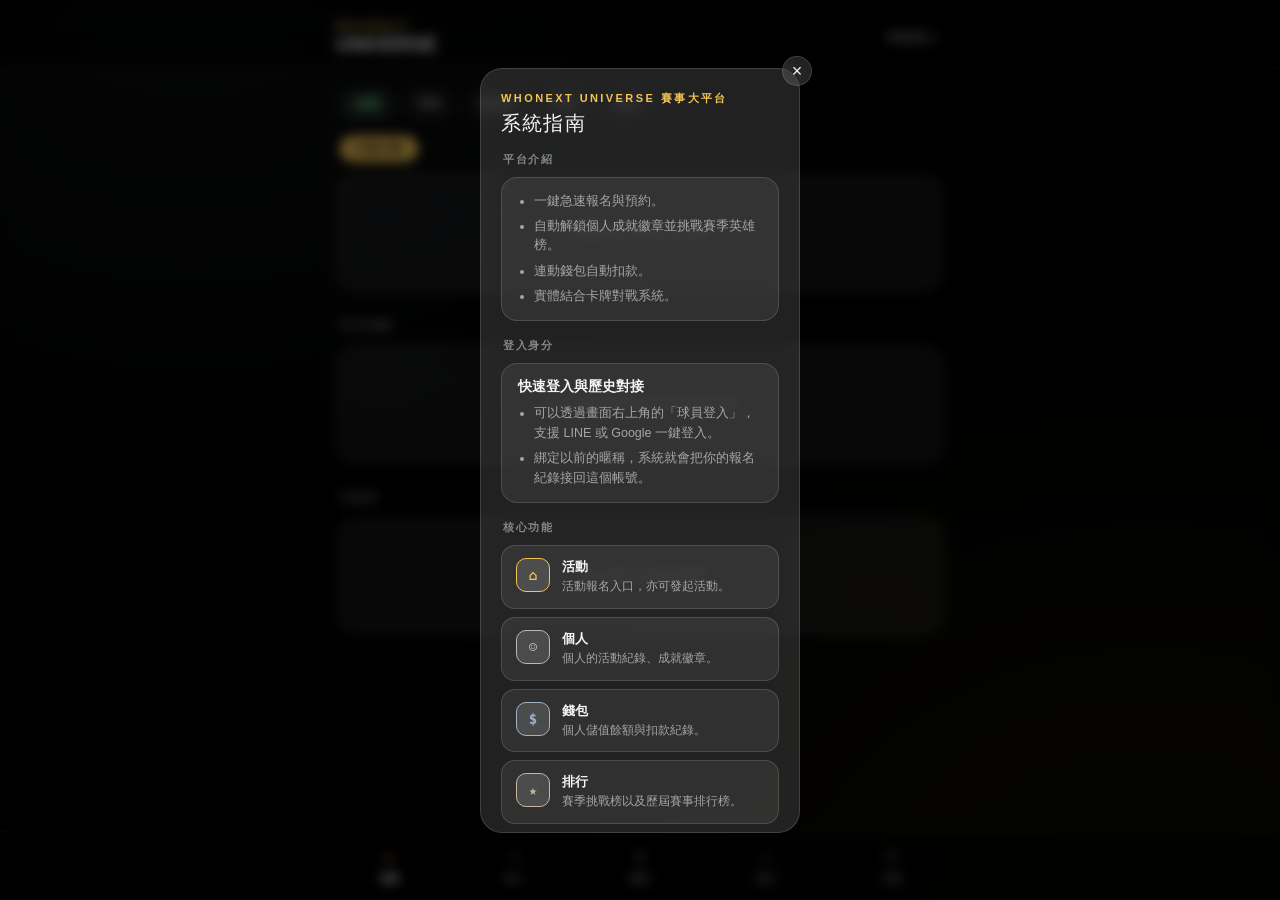
==== index.html @ 96b929e8 "Share roster dedupe/sort across attend-list, event-card and admin views Extract dedupeRosterByName a" ====
<!DOCTYPE html>
<html lang="zh-Hant">
<head>
<meta charset="UTF-8">
<meta name="viewport" content="width=device-width, initial-scale=1.0, viewport-fit=cover">
<title>WHONEXT UNIVERSE — 首頁</title>
<link rel="manifest" href="manifest.json">
<link rel="icon" href="favicon-32.png" sizes="32x32">
<link rel="apple-touch-icon" href="apple-touch-icon.png">
<meta name="theme-color" content="#000000">
<meta name="mobile-web-app-capable" content="yes">
<meta name="apple-mobile-web-app-capable" content="yes">
<meta name="apple-mobile-web-app-status-bar-style" content="black-translucent">
<meta name="apple-mobile-web-app-title" content="WHONEXT">
<link rel="preconnect" href="https://fonts.googleapis.com">
<link href="https://fonts.googleapis.com/css2?family=Archivo+Black&display=swap" rel="stylesheet">
<link rel="stylesheet" href="theme.css">
<link rel="stylesheet" href="auth.css">
<link rel="stylesheet" href="top-nav.css">
<link rel="stylesheet" href="bottom-nav.css">
<link rel="stylesheet" href="common.css">
<link rel="stylesheet" href="intro-modal.css">
<style>
  :root{
    --bg-glow-1: rgba(159,179,200,0.09);
    --bg-glow-2: rgba(228,201,122,0.06);
    --toast-bottom: max(24px, env(safe-area-inset-bottom));
  }
  html,body{ height:100%; }
  body{ min-height:100dvh; }

  /* ---------- BRAND MASK ---------- */
  .brand-mask{
    position:fixed; inset:0; z-index:200;
    display:flex; flex-direction:column; align-items:center; justify-content:center;
    background:
      radial-gradient(ellipse at 15% -10%, rgba(159,179,200,0.09), transparent 45%),
      radial-gradient(ellipse at 90% 105%, rgba(228,201,122,0.06), transparent 50%),
      var(--bg);
    transition: opacity .4s ease;
  }
  .brand-mask.hide{ opacity:0; pointer-events:none; }
  .brand-mask-eyebrow{
    font-size:11px; font-weight:700; letter-spacing:.22em; color:var(--gold);
    text-transform:uppercase; margin-bottom:10px;
  }
  .brand-mask-title{
    font-family:'Archivo Black', var(--sf); font-weight:400; letter-spacing:.1em;
    font-size: clamp(30px,8vw,40px);
  }

  /* ---------- EVENTS ---------- */
  /* 本週活動是唯一「這週該去哪打」的入口，标题用金底黑字的小膠囊把它從
     本月活動／已結束那種純文字 label 裡跳出來，跟下面卡片的金色微光呼應。
     只挑這一個 section-label 特化，本月活動／已結束／其他頁的
     section-label 維持原樣。已結束是獨立的第三個區塊（不是切換按鈕），
     跟本週／本月一樣直接堆疊顯示，見 renderEvents。 */
  .section-label-week{
    display:inline-block; padding:5px 13px; border-radius:999px;
    background: var(--gold); color: var(--bg);
    box-shadow: 0 2px 12px -4px rgba(242,196,85,0.55);
  }
  .event-add-btn{
    font-size:11px; font-weight:700; padding:5px 11px; border-radius:999px;
    border:1px solid var(--line); color: var(--secondary); background: rgba(255,255,255,0.03);
  }

  /* 運動分類標籤：固定在本週活動上方，橫向可滑動，同時篩選本週／本月活動。 */
  .sport-tab-row{
    display:flex; gap:8px; overflow-x:auto; -webkit-overflow-scrolling:touch;
    margin: 0 4px 14px; padding-bottom:2px; scrollbar-width:none;
  }
  .sport-tab-row::-webkit-scrollbar{ display:none; }
  .sport-tab-btn{
    flex-shrink:0; font-size:12px; font-weight:700; padding:6px 14px; border-radius:999px;
    border:1px solid var(--line); color: var(--secondary); background: rgba(255,255,255,0.03);
    white-space:nowrap;
  }
  .sport-tab-btn.active{ background: var(--good-bg); color: var(--good); border-color: transparent; }

  .event-list{ display:flex; flex-direction:column; gap:12px; margin-bottom:26px; }
  .event-card{
    display:flex; gap:14px; padding:16px;
  }
  /* 賽事／企劃／練習用很淡的底色漸層做低調區分，不搶走狀態標籤的視覺重點。 */
  .event-card.et-practice{ background: linear-gradient(180deg, rgba(159,179,200,0.10), var(--card)); }
  .event-card.et-project{ background: linear-gradient(180deg, rgba(201,183,155,0.10), var(--card)); }
  .event-card.et-match{ background: linear-gradient(180deg, rgba(242,196,85,0.12), var(--card)); }
  /* 主辦方外框色：WHONEXT／友團各用系列色的一支，跟賽事類型底色（上面
     et-practice/et-project/et-match）是兩個獨立軸，一眼分得出「誰辦的」
     跟「什麼性質」。 */
  .event-card.club-whonext{ border-color: rgba(159,179,200,0.45); }
  .event-card.club-friend{ border-color: rgba(201,183,155,0.45); }
  /* 本週活動用金色微邊框＋淡光暈把視覺焦點自然拉到卡片上，本月活動／
     已結束維持原本的暗色／主辦方外框不變。已結束的賽事已經被分流到
     #eventListEnded，本週列表本來就不會出現，不用再額外排除。 */
  #eventListWeek .event-card{
    border-color: rgba(242,196,85,0.4);
    box-shadow: 0 0 0 1px rgba(242,196,85,0.1), 0 0 22px -6px rgba(242,196,85,0.35);
  }
  /* 已結束分頁的卡片統一降不透明度＋去彩度，跟其他分頁的正常卡片做出
     區隔，即使已結束卡片獨立成頁，視覺上還是該一眼認出「這頁都是過去
     的賽事」。 */
  .event-card.is-ended{
    opacity:.7; filter: grayscale(1) brightness(.82);
  }
  .event-date{
    width:52px; flex-shrink:0; text-align:center;
    padding: 8px 0; border-radius:14px;
    background: rgba(255,255,255,0.05); border:1px solid var(--line);
    font-family: var(--sf-mono);
  }
  .event-date .ed-month{ font-size:10px; font-weight:700; color:var(--tertiary); letter-spacing:.05em; }
  .event-date .ed-day{ font-size:22px; font-weight:800; line-height:1.2; }
  .event-date .ed-weekday{ font-size:10px; color:var(--secondary); }

  .event-body{ flex:1; min-width:0; }
  .event-title-row{ display:flex; align-items:center; justify-content:space-between; gap:8px; margin-bottom:6px; }
  .event-title{ font-size:15px; font-weight:800; letter-spacing:-.005em; }
  .event-title-actions{ display:flex; align-items:center; gap:6px; flex-shrink:0; }
  /* ---------- 標籤系統整體規劃 ----------
     兩層：
     1) 賽事狀態（event-status）＝這場賽事本身的狀態，語氣中性、純色底、
        沒有邊框，顏色只當「資訊分類」用（灰＝尚未/已結束、綠＝可報名、
        金＝候補機會、橘＝額滿）。
     2) 行動標籤（cta / confirmed）＝「我」跟這場賽事的關係，比狀態更
        重要，一律加邊框或圖示做區隔；「我要報名」再加微光搶最大焦點，
        「已報名」用勾選符號一眼確認、不用搶眼。
     兩層顏色語意保持一致（綠＝好事、金＝機會/行動、橘＝受限、灰＝中性），
     只靠有沒有邊框/圖示/微光分「賽事資訊」跟「我的狀態」誰該搶焦點。
  ------------------------------------------ */
  .event-status{
    font-size:10px; font-weight:700; padding:3px 9px; border-radius:999px; flex-shrink:0; white-space:nowrap;
    cursor:default; display:inline-flex; align-items:center; gap:5px;
  }
  .event-status.upcoming{ background: rgba(255,255,255,0.08); color: var(--secondary); }
  .event-status.open{ background: var(--good-bg); color: var(--good); }
  .event-status.waitlist{ background: var(--gold-bg); color: var(--gold); }
  .event-status.full{ background: var(--warn-bg); color: var(--warn); }
  .event-status.closed{ background: rgba(255,255,255,0.05); color: var(--tertiary); }
  .event-status.ongoing{ background: rgba(159,179,200,0.16); color: var(--n-accent); }
  .event-status.ended{ background: rgba(255,255,255,0.05); color: var(--tertiary); }
  /* 「進行中」加一顆呼吸燈，跟其他純資訊性狀態區隔，強調現在正在發生。 */
  .event-status.ongoing::before{
    content:''; width:5px; height:5px; border-radius:50%; background: var(--n-accent);
    box-shadow: 0 0 4px var(--n-accent); animation: eventStatusPulse 1.6s ease-in-out infinite;
  }
  @keyframes eventStatusPulse{ 0%,100%{ opacity:1; } 50%{ opacity:.3; } }
  body.is-admin .event-status{ cursor:pointer; box-shadow: inset 0 0 0 1px currentColor; }
  body.is-admin .event-status:active{ opacity:.7; }

  /* 「我要報名」是主要 CTA，要搶視覺焦點，但不用高對比實色底那麼刺眼：
     半透明金底 + 金字 + 細邊框，仍比「已報名」顯眼一點點就好。 */
  .event-cta-tag{
    font-size:10px; font-weight:800; padding:4px 10px; border-radius:999px; flex-shrink:0; white-space:nowrap;
    color: var(--gold); background: var(--gold-bg); border:1px solid rgba(242,196,85,0.4);
  }
  /* 「已報名」是狀態告知，不用搶眼：半透明綠底 + 細邊框 + 勾選符號。 */
  .event-confirmed-tag{
    font-size:10px; font-weight:700; padding:3px 9px; border-radius:999px; flex-shrink:0; white-space:nowrap;
    display:inline-flex; align-items:center; gap:3px;
    color: var(--good); background: var(--good-bg); border:1px solid rgba(127,215,154,0.35);
  }
  .event-confirmed-tag::before{ content:'✓'; font-size:9px; font-weight:800; }
  .event-meta{ font-size:12.5px; color:var(--secondary); line-height:1.5; font-family: var(--sf-mono); }
  .event-meta .sep{ color:var(--tertiary); margin:0 6px; }

  .event-edit-btn{
    font-size:10px; font-weight:700; padding:3px 9px; border-radius:999px; white-space:nowrap;
    border:1px solid var(--line); color: var(--secondary); background: rgba(255,255,255,0.03);
  }

  .event-card{ cursor:pointer; }

  .event-progress{ margin-top:10px; }
  .event-progress-track{
    height:5px; border-radius:999px; background: rgba(255,255,255,0.08); overflow:hidden;
  }
  .event-progress-fill{
    height:100%; border-radius:999px; background: var(--gold); transition: width .2s ease;
  }
  .event-progress-fill.full{ background: var(--warn); }
  .event-progress-label{
    margin-top:5px; font-size:11px; color:var(--tertiary); font-family: var(--sf-mono);
  }

  .event-empty{
    display:flex; align-items:center; justify-content:center;
    /* 跟有資料的 .event-card 同高（單行標題卡片實測 ~118.75px），避免本週
       沒活動時佔位框看起來比下方本月卡片矮一截。 */
    min-height:118.75px; padding:16px 18px; text-align:center; font-size:13px; color:var(--tertiary);
  }

  .event-attendees{ display:flex; align-items:center; gap:8px; margin-top:10px; min-height:26px; }
  .avatar-host{
    width:26px; height:26px; border-radius:50%; flex-shrink:0;
    display:flex; align-items:center; justify-content:center;
    font-size:10.5px; font-weight:800; color:#000;
    background: var(--gold); border:2px solid #0a0a0a;
    cursor:pointer; object-fit:cover;
  }
  .event-host-sep{ width:1px; height:14px; background:var(--line); flex-shrink:0; }
  .avatar-stack{ display:flex; margin-right:6px; }
  .avatar{
    width:26px; height:26px; border-radius:50%; flex-shrink:0;
    display:flex; align-items:center; justify-content:center;
    font-size:10.5px; font-weight:800; color:#000;
    border:2px solid #0a0a0a; margin-left:-8px;
    cursor:pointer;
  }
  .avatar:first-child{ margin-left:0; }
  .avatar.n{ background: var(--n-accent); }
  .avatar.e{ background: var(--e-accent); }
  .avatar.x{ background: var(--x-accent); }
  .avatar.t{ background: var(--t-accent); }
  .avatar-more{
    width:26px; height:26px; border-radius:50%; flex-shrink:0; margin-left:-8px;
    display:flex; align-items:center; justify-content:center;
    font-size:10px; font-weight:700; color:var(--secondary);
    background: rgba(255,255,255,0.08); border:2px solid #0a0a0a;
  }
  .event-attendees-label{ font-size:11.5px; color:var(--tertiary); font-family: var(--sf-mono); }

  /* ---------- EDIT SHEET ---------- */
  .edit-input.invalid{ border-color:#ff453a; }
  .time-range-row{ display:flex; align-items:center; gap:8px; margin-bottom:14px; }
  .time-range-row .edit-input{ flex:1; min-width:0; margin-bottom:0; }
  .time-range-sep{ color:var(--tertiary); flex-shrink:0; }
  .edit-delete-btn{
    width:100%; font-size:13px; font-weight:700; padding:11px 0; border-radius:12px; margin-bottom:8px;
    color: var(--warn); border:1px solid rgba(231,161,90,0.4); background: rgba(231,161,90,0.1);
  }
  .edit-delete-btn:disabled{ opacity:.5; }

  /* ---------- EVENT DETAIL / SIGNUP ---------- */
  /* 固定高度先把文字跟報名欄位的空間留好，展開表單時內容不會整個跳動，
     「我要報名」按鈕（跟展開後表單裡的送出按鈕）都貼齊底部。 */
  .detail-box{
    max-width:420px; max-height:85vh; min-height:420px;
    overflow-y:auto; display:flex; flex-direction:column; justify-content:space-between;
  }
  /* 報名彈窗特別長（名單很多人）時，只讓上半部資訊區自己滾動，
     報名按鈕固定在底部，避免外層彈窗＋內層名單雙重滾動條在手機上誤觸。 */
  #eventDetailOverlay .detail-box{ overflow-y:hidden; }
  .detail-scroll{ flex:1; min-height:0; overflow-y:auto; margin-bottom:16px; }
  .detail-meta{ font-size:12.5px; color:var(--secondary); line-height:1.6; font-family: var(--sf-mono); margin-bottom:14px; }
  #eventSignupSection{ display:flex; flex-direction:column; }

  #detailAttendees{ margin-top:20px; }
  .detail-attendees-empty{ font-size:12px; color:var(--tertiary); }
  /* 球員自己看的「已報名名單」是唯讀版，跟管理員可編輯的頭像格共用
     avatar-pick-grid／avatarPickItemHTML，只是不掛點擊事件，這裡把
     游標跟按下去的縮放回饋關掉，避免看起來像能點但點了沒反應。 */
  .avatar-pick-grid.readonly .avatar-pick-item{ cursor:default; }
  .avatar-pick-grid.readonly .avatar-pick-item:active .avatar-pick-avatar{ transform:none; }

  .self-signed-note{
    font-size:12.5px; font-weight:700; color:var(--gold); text-align:center; margin-bottom:10px;
  }
  .signup-cancel-btn{
    width:100%; font-size:13px; font-weight:700; padding:11px 0; border-radius:12px;
    color: var(--warn); border:1px solid rgba(231,161,90,0.4); background: rgba(231,161,90,0.1);
  }

  .signup-self-note{ font-size:13px; color:var(--secondary); padding: 4px 2px; margin-bottom:2px; }
  .signup-self-note b{ color:var(--label); font-weight:800; }
  .signup-cancel-btn:disabled{ opacity:.5; }

  .help-guest-section{ margin-top:16px; padding-top:16px; border-top:1px solid var(--line); }
  .help-guest-section .signup-submit{ margin-top:10px; }
  .guest-queue-row{
    display:flex; align-items:center; justify-content:space-between; gap:8px;
    padding:9px 12px; border-radius:12px; background: rgba(255,255,255,0.04); border:1px solid var(--line);
  }
  .guest-queue-remove{
    font-size:11px; font-weight:700; color:var(--tertiary); padding:3px 9px; border-radius:999px;
    flex-shrink:0; background:transparent; border:1px solid var(--line);
  }
  .guest-queue-remove:active{ background: rgba(255,255,255,0.06); }
  .guest-queue-remove:disabled{ opacity:.5; }
  .help-guest-referred{ margin-top:16px; padding-top:16px; border-top:1px solid var(--line); }

  .guest-cancel-link{
    width:100%; font-size:12px; font-weight:700; color:var(--tertiary); text-decoration:underline;
    text-align:center; padding:8px 0 0; background:transparent; border:none;
  }
  .guest-cancel-link:disabled{ opacity:.5; text-decoration:none; }

  .signup-submit{
    width:100%; font-size:13px; font-weight:700; padding:11px 0; border-radius:12px;
    background: var(--label); color:#000; margin-top:auto;
  }
  .signup-submit:disabled{ opacity:.5; }
  .signup-submit.verified{ background: var(--gold); }

  .signup-entry-row{ display:flex; gap:8px; }
  .signup-entry-btn{
    flex:1; font-size:13px; font-weight:700; padding:11px 0; border-radius:12px;
    background: var(--label); color:#000;
  }
  .signup-entry-btn:disabled{ opacity:.5; }

  .signup-mode-toggle{
    display:flex; background: rgba(255,255,255,0.05); border:1px solid var(--line);
    border-radius:999px; padding:2px; margin-bottom:14px;
  }
  .signup-mode-toggle button{
    flex:1; font-size:12px; font-weight:700; padding:8px 0; border-radius:999px; color:var(--tertiary);
  }
  .signup-mode-toggle button.active{ background: var(--card-strong); color: var(--label); }
  /* 這裡上面已經有「球員報名／訪客報名」分頁標題，登入元件自己的
     whoami-title 會重複寫一次「球員登入」，在這個彈窗裡隱藏掉就好，
     不動 identity-picker.js 本身（profile.html/finance.html 還是要顯示）。 */
  #signupWhoami .whoami-title{ display:none; }

  .signup-list{ display:flex; flex-direction:column; gap:6px; }
  .signup-empty{ font-size:12.5px; color:var(--tertiary); padding: 4px 2px; }

  .guest-add-row{ display:flex; gap:8px; margin-bottom:10px; }
  .guest-add-row .edit-input{ flex:1; min-width:0; margin-bottom:0; }
  .guest-add-btn{
    flex-shrink:0; font-size:13px; font-weight:700; padding:0 16px; border-radius:12px;
    background: rgba(255,255,255,0.05); border:1px solid var(--line); color: var(--label);
  }
  .guest-add-btn:active{ background: rgba(255,255,255,0.09); }

  /* 管理員點頭像改成一律先暫存，異動要等按「確認更新」才真的打 API，
     這條 bar 平常收起來，一有暫存的異動才浮出來提醒還沒送出。 */
  .admin-confirm-bar{
    display:flex; align-items:center; justify-content:space-between; gap:10px;
    margin-top:10px; padding:9px 12px; border-radius:12px;
    background: var(--gold-bg); border:1px solid rgba(242,196,85,0.35);
  }
  .admin-confirm-count{ font-size:12.5px; font-weight:700; color: var(--gold); }
  .admin-confirm-actions{ display:flex; gap:8px; flex-shrink:0; }
  .admin-confirm-actions button{
    font-size:12.5px; font-weight:700; padding:7px 14px; border-radius:10px;
  }

  .import-toggle-row{
    display:flex; align-items:center; justify-content:space-between; gap:8px;
    padding:9px 12px; border-radius:12px; background: rgba(255,255,255,0.04); border:1px solid var(--line);
    cursor:pointer;
  }
  .import-toggle-row:active{ background: rgba(255,255,255,0.07); }
  .import-toggle-status{ font-size:11px; font-weight:700; padding:3px 9px; border-radius:999px; flex-shrink:0; }

  /* 出席名單改成頭像＋名字點選（原本是文字列勾選），跟賽事詳情頁的
     頭像堆疊風格一致；建立活動的出席名單／管理員編輯已報名名單共用
     這個可捲動方格區，邏輯（avatarPickItemHTML 等）也是同一份。 */
  .avatar-pick-grid{
    display:flex; flex-wrap:wrap; gap:14px 10px; max-height:260px; overflow-y:auto; padding:4px 2px;
  }
  .avatar-pick-item{
    width:58px; display:flex; flex-direction:column; align-items:center; gap:6px;
    cursor:pointer; -webkit-tap-highlight-color:transparent;
  }
  .avatar-pick-avatar{
    position:relative; width:48px; height:48px; border-radius:50%; flex-shrink:0;
    display:flex; align-items:center; justify-content:center;
    font-size:16px; font-weight:800; color:#000;
    border:2px solid transparent; object-fit:cover;
    opacity:.4; filter:grayscale(75%);
    transition: opacity .15s ease, filter .15s ease, border-color .15s ease, transform .1s ease;
  }
  .avatar-pick-avatar img{ width:100%; height:100%; border-radius:50%; object-fit:cover; }
  .avatar-pick-avatar.n{ background: var(--n-accent); }
  .avatar-pick-avatar.e{ background: var(--e-accent); }
  .avatar-pick-avatar.x{ background: var(--x-accent); }
  .avatar-pick-avatar.t{ background: var(--t-accent); }
  .avatar-pick-item:active .avatar-pick-avatar{ transform:scale(.92); }
  .avatar-pick-item[data-present="1"] .avatar-pick-avatar{
    opacity:1; filter:none; border-color: var(--gold);
  }
  .avatar-pick-badge{
    position:absolute; right:-2px; bottom:-2px; width:18px; height:18px; border-radius:50%;
    background: var(--gold); color:#0a0a0a; font-size:11px; font-weight:900; line-height:1;
    display:flex; align-items:center; justify-content:center; border:2px solid #0a0a0a;
    opacity:0; transform:scale(.5); transition: opacity .15s ease, transform .15s ease;
  }
  .avatar-pick-item[data-present="1"] .avatar-pick-badge{ opacity:1; transform:scale(1); }
  .avatar-pick-name{
    font-size:11px; color:var(--tertiary); text-align:center; line-height:1.2; max-width:58px;
    overflow:hidden; text-overflow:ellipsis; white-space:nowrap;
  }
  .avatar-pick-item[data-present="1"] .avatar-pick-name{ color:var(--label); font-weight:700; }
  .avatar-pick-tag{ color:var(--gold); font-weight:700; }

</style>
</head>
<body>

  <div class="brand-mask" id="brandMask">
    <div class="brand-mask-eyebrow">WHONEXT</div>
    <div class="brand-mask-title">UNIVERSE</div>
  </div>
  <script>
    // 品牌遮罩是開場動畫，不論登入登出，只要是直接連進站（網址列、LIFF、
    // 重新整理、書籤）都要看一次；只有從 nav 點回首頁才跳過——bottom-nav.js
    // 點擊當下會先寫 sessionStorage 這個 flag。同步執行、緊接在 .brand-mask
    // 這段 markup 後面，趕在瀏覽器畫出這一幀之前拿掉，才不會先閃一下遮罩
    // 才消失；跟下面 hideBrandMask() 的延遲淡出是兩回事，那個是給沒有這裡
    // 直接拿掉的訪客用的。
    if(sessionStorage.getItem('whonext_nav_to_index')){
      sessionStorage.removeItem('whonext_nav_to_index');
      var __skipBrandMask = document.getElementById('brandMask');
      if(__skipBrandMask) __skipBrandMask.remove();
    }
  </script>

  <div class="wrap">

    <div class="sport-tab-row" id="sportTabRow">
      <button type="button" class="sport-tab-btn active" data-sport="">全部</button>
      <button type="button" class="sport-tab-btn" data-sport="羽球">羽球</button>
      <button type="button" class="sport-tab-btn" data-sport="匹克球">匹克球</button>
      <button type="button" class="sport-tab-btn" data-sport="排球">排球</button>
      <button type="button" class="sport-tab-btn" data-sport="跑步">跑步</button>
    </div>

    <div class="section-label-row">
      <div class="section-label section-label-week">本週活動</div>
      <button type="button" class="event-add-btn" id="eventAddBtn" style="display:none">＋ 發起活動</button>
    </div>
    <div class="event-list" id="eventListWeek"></div>

    <div class="section-label-row">
      <div class="section-label">本月活動</div>
    </div>
    <div class="event-list" id="eventListMonth"></div>

    <div class="section-label-row">
      <div class="section-label">已結束</div>
    </div>
    <div class="event-list" id="eventListEnded"></div>

  </div>

  <div class="auth-overlay" id="eventEditOverlay">
    <div class="modal-box-wrap">
      <button type="button" class="modal-close-btn" id="eventEditCloseBtn" aria-label="關閉">×</button>
      <div class="auth-box detail-box">
      <div class="edit-title" id="eventEditTitleLabel">編輯賽事</div>

      <div class="edit-field-label">標題</div>
      <input type="text" id="eventEditTitle" class="edit-input" placeholder="例如 例行練習賽">

      <div class="edit-field-label">發起人</div>
      <input type="text" id="eventEditHost" class="edit-input" placeholder="例如 儒">

      <div id="eventEditTemplateWrap">
        <div class="edit-field-label">預設賽事</div>
        <select id="eventEditTemplate" class="edit-input">
          <option value="manual">無</option>
          <option value="whonext_badminton">WHONEXT 羽球</option>
        </select>
      </div>

      <div class="edit-field-label">類型</div>
      <select id="eventEditType" class="edit-input">
        <option value="practice">練習</option>
        <option value="project">企劃</option>
        <option value="match">賽事</option>
      </select>

      <div class="edit-field-label">運動項目</div>
      <select id="eventEditSport" class="edit-input">
        <option value="badminton">羽球</option>
        <option value="pickleball">匹克球</option>
        <option value="volleyball">排球</option>
        <option value="running">跑步</option>
      </select>

      <div class="edit-field-label">日期</div>
      <input type="date" id="eventEditDate" class="edit-input">

      <div class="edit-field-label">時間</div>
      <div class="time-range-row">
        <select id="eventEditTimeStart" class="edit-input"></select>
        <span class="time-range-sep">–</span>
        <select id="eventEditTimeEnd" class="edit-input"></select>
      </div>

      <div class="edit-field-label">地點</div>
      <input type="text" id="eventEditLocation" class="edit-input" placeholder="例如 林口高中體育館">

      <div class="edit-field-label">報名人數上限</div>
      <input type="number" id="eventEditCapacity" class="edit-input" placeholder="留空代表不限" min="0">

      <div class="edit-field-label">超過上限後</div>
      <select id="eventEditOverflow" class="edit-input">
        <option value="reject">拒絕報名</option>
        <option value="waitlist">開放候補</option>
      </select>

      <div id="eventEditAttendWrap" style="display:none">
        <div class="edit-field-label" id="eventEditAttendLabel">出席名單</div>
        <div class="guest-add-row">
          <input type="text" id="eventEditGuestName" class="edit-input" placeholder="手動新增訪客姓名">
          <button type="button" class="guest-add-btn" id="eventEditGuestAdd">新增</button>
        </div>
        <div class="signup-list avatar-pick-grid" id="eventEditAttendList"></div>
      </div>

      <div id="eventEditRecurringWrap" style="display:none; margin-bottom:14px;">
        <label class="import-toggle-row" style="cursor:pointer;">
          <span>自動產生當月剩餘週次（最多 4 週，套用同一份月繳名單）</span>
          <input type="checkbox" id="eventEditRecurring" style="width:18px;height:18px;flex-shrink:0;">
        </label>
      </div>

      <button type="button" class="edit-delete-btn admin-only" id="eventEditDelete" style="display:none">刪除賽事</button>
      <div class="edit-actions">
        <button type="button" class="edit-cancel" id="eventEditCancel">取消</button>
        <button type="button" class="edit-save" id="eventEditSave">儲存</button>
      </div>
      </div>
    </div>
  </div>

  <div class="auth-overlay" id="eventDetailOverlay">
    <div class="modal-box-wrap">
      <button type="button" class="modal-close-btn" id="eventDetailCloseBtn" aria-label="關閉">×</button>
      <div class="auth-box detail-box">
      <div class="detail-scroll">
        <div class="edit-title" id="detailTitle"></div>
        <div class="detail-meta" id="detailMeta"></div>
        <div id="detailProgress"></div>
        <div id="detailAttendees"></div>
      </div>

      <!-- 管理員點卡片不是走自己報名的流程，是直接管理這場的報名名單：
           取消任何人的報名、或幫球員手動報名，見 openEventDetail 的
           isAdmin 分支。 -->
      <div id="adminManageSection" style="display:none">
        <div class="edit-field-label">已報名名單</div>
        <div class="signup-list avatar-pick-grid" id="adminSignupList"></div>

        <div class="edit-field-label" style="margin-top:16px">新增訪客</div>
        <div class="guest-add-row">
          <input type="text" id="adminAddPlayerName" class="edit-input" placeholder="輸入訪客姓名" autocomplete="off">
          <button type="button" class="guest-add-btn" id="adminAddPlayerBtn">新增</button>
        </div>

        <div class="admin-confirm-bar" id="adminSignupConfirmBar" style="display:none">
          <span class="admin-confirm-count" id="adminSignupConfirmCount"></span>
          <div class="admin-confirm-actions">
            <button type="button" class="edit-cancel" id="adminSignupRevertBtn">取消變更</button>
            <button type="button" class="edit-save" id="adminSignupConfirmBtn">確認更新</button>
          </div>
        </div>
      </div>

      <div id="selfSignedSection" style="display:none">
        <div class="self-signed-note">你已經報名這場了</div>
        <button type="button" class="signup-cancel-btn" id="signupCancelBtn" disabled>取消報名</button>

        <div class="help-guest-section">
          <div class="edit-field-label">推薦球友報名</div>
          <div class="guest-add-row">
            <input type="text" id="helpGuestName" class="edit-input" placeholder="輸入球友姓名">
            <button type="button" class="guest-add-btn" id="helpGuestAdd">+</button>
          </div>
          <div class="signup-list" id="helpGuestList"></div>
          <button type="button" class="signup-submit" id="helpGuestSubmit">送出球友報名</button>
        </div>
      </div>

      <!-- 不管這場自己有沒有報名（包含報名後又取消），只要之前推薦過球友
           報名，都要能在這裡看到、取消——不然球友的報名卡在自己取消
           球員報名之後就沒地方能收回，只能麻煩管理員。見 openEventDetail。 -->
      <div class="help-guest-referred" id="myReferredGuestsSection" style="display:none">
        <div class="edit-field-label">你推薦報名的球友</div>
        <div class="signup-list" id="helpGuestReferredList"></div>
      </div>

      <div class="signup-entry-row" id="signupEntryRow">
        <button type="button" class="signup-entry-btn" id="signupEntryBtn">我要報名</button>
      </div>

      <div id="eventSignupSection" style="display:none">
        <div class="signup-mode-toggle" id="signupModeToggle" style="display:none">
          <button type="button" class="active" data-mode="member" id="signupModeMemberBtn">球員報名</button>
          <button type="button" data-mode="guest" id="signupModeGuestBtn">訪客報名</button>
        </div>
        <div id="signupMemberFields">
          <div id="signupAsSelf"></div>
        </div>
        <div id="signupGuestFields" style="display:none">
          <input type="text" id="signupGuestName" class="edit-input" placeholder="輸入姓名">
          <div class="edit-field-label">推薦人（選填，可從清單選或自己輸入）</div>
          <input type="text" id="signupReferrer" class="edit-input" list="signupReferrerList" placeholder="請輸入或選擇隊內推薦人，無則留空">
          <datalist id="signupReferrerList"></datalist>
          <button type="button" class="guest-cancel-link" id="signupGuestCancelBtn">已經報名了？用這個姓名取消報名</button>
        </div>

        <button type="button" class="signup-submit" id="signupSubmit">送出報名</button>
      </div>
      </div>
    </div>
  </div>

  <div class="toast" id="toast"></div>

<script src="backend.js"></script>
<script src="top-nav.js"></script>
<script src="auth.js"></script>
<script src="identity-picker.js"></script>
<script src="bottom-nav.js"></script>
<script src="intro-modal.js"></script>
<script>
  // 賽事資料存在後端 events 分頁。status 是管理員手動控制的三段式：
  // upcoming（即將開放）／open（報名中，實際名額狀態由系統判斷）／closed（已截止），
  // 管理員點擊狀態標籤依序切換。open 底下的顯示文字再依報名人數/上限/候補設定
  // 自動判斷成「報名中」「已額滿」「開放候補」三種，不用手動選。
  // 舊資料的 status 若是 full 或空值，一律當成 open 處理（走自動判斷）。
  // 「進行中」「已結束」是額外依賽事日期＋時間自動判斷，時間到了就蓋過上述顯示，
  // 底層 ev.status 不受影響，事後時間往前捲動時仍會回到原本的報名狀態顯示。
  let EVENTS = [];
  let eventsLoaded = false;

  // 賽事標題含友團隊伍關鍵字，就歸類為「友團活動」。目前只有黑狗隊，
  // 之後如有其他友團合作，把隊名加進這個陣列即可，不用動判斷邏輯。
  // 不再拿來篩選分頁（本週/本月已經混在一起顯示），只用來決定卡片外框
  // 顏色（見 clubClass）。
  const FRIEND_CLUB_KEYWORDS = ['黑狗'];
  function isFriendEvent(title){
    const t = String(title || '');
    return FRIEND_CLUB_KEYWORDS.some(function(k){ return t.indexOf(k) !== -1; });
  }
  function clubClass(title){
    return isFriendEvent(title) ? 'club-friend' : 'club-whonext';
  }

  // 運動類型判斷優先看編輯賽事表單裡的「運動項目」欄位（ev.sport，存的是
  // eventEditSport 那個 select 的英文代碼），這是管理員明確選的，最準。
  // 舊資料／從沒被編輯過的賽事沒有這個欄位，才退回標題關鍵字比對當備援，
  // 邏輯跟友團判斷同一套：標題含哪個運動關鍵字就歸類。抓不到的一律不分類
  // （sportOf 回 null），永遠顯示在所有切換分頁底下。
  // 跑步類活動命名很雜（輕鬆跑／路跑／慢跑／晨跑…），關鍵字用單一個「跑」字
  // 廣泛比對，比對到的分類名稱仍固定回傳「跑步」給分頁篩選用。
  const SPORT_CODE_LABELS = { badminton: '羽球', pickleball: '匹克球', volleyball: '排球', running: '跑步' };
  const SPORT_KEYWORDS = [
    { label: '羽球', keys: ['羽'] },
    { label: '排球', keys: ['排'] },
    { label: '籃球', keys: ['籃'] },
    { label: '匹克球', keys: ['匹'] },
    { label: '網球', keys: ['網'] },
    { label: '跑步', keys: ['跑'] }
  ];
  function sportOf(ev){
    const codeLabel = SPORT_CODE_LABELS[ev && ev.sport];
    if(codeLabel) return codeLabel;
    const t = String((ev && ev.title) || '');
    const found = SPORT_KEYWORDS.find(function(s){ return s.keys.some(function(k){ return t.indexOf(k) !== -1; }); });
    return found ? found.label : null;
  }
  // 本週活動上方的分類標籤：固定顯示全部／羽球／匹克球／排球／跑步，同時篩選
  // 本週跟本月活動（見 renderEvents 的 inMonth）。抓不到關鍵字的活動歸在
  // 全部底下，不會消失。
  let sportFilter = null;
  function renderSportTabs(){
    document.querySelectorAll('#sportTabRow .sport-tab-btn').forEach(function(btn){
      btn.classList.toggle('active', btn.dataset.sport === (sportFilter || ''));
    });
  }
  document.getElementById('sportTabRow').addEventListener('click', function(e){
    const btn = e.target.closest('.sport-tab-btn');
    if(!btn) return;
    sportFilter = btn.dataset.sport || null;
    renderEvents();
  });

  async function getRoster(){
    const cached = getApiCache({ action:'getRoster' });
    if(cached) return cached.roster || [];
    try{
      const result = await apiGet({ action:'getRoster' });
      setApiCache({ action:'getRoster' }, result);
      return result.roster || [];
    } catch(e){
      return [];
    }
  }
  // 同步版本，只在已經有快取（見 initialLoad 底部的 apiPrefetch）時
  // 才有值——賽事詳情頁的出席名單靠這個做到「開卡片不用等」，命中
  // 快取就直接同步算、不用等 await 那一輪 microtask／loading 畫面。
  function cachedRoster(){
    const cached = getApiCache({ action:'getRoster' });
    return cached ? (cached.roster || []) : null;
  }
  // 「＋發起活動」任何人都能用，唯一的門檻是要先登入（不看
  // can_create_events 那個舊權限欄位，也不特別看是不是管理員）。
  function updateEventAddBtn(){
    const btn = document.getElementById('eventAddBtn');
    if(!btn) return;
    const name = window.WhonextAuth ? WhonextAuth.getPlayerName() : '';
    btn.style.display = name ? '' : 'none';
  }

  // type 存英文代碼（practice/project/match），但資料庫裡舊資料還是中文字串，
  // 所以用 legacy 對照兩種都認得，畫面上一律顯示中文 label。
  const EVENT_TYPES = [
    { code: 'practice', label: '練習', legacy: '練習', cls: 'et-practice' },
    { code: 'project', label: '企劃', legacy: '企劃', cls: 'et-project' },
    { code: 'match', label: '賽事', legacy: '賽事', cls: 'et-match' }
  ];
  function eventTypeMeta(type){
    return EVENT_TYPES.find(function(t){ return t.code === type || t.legacy === type; }) || null;
  }
  function eventTypeClass(type){
    const meta = eventTypeMeta(type);
    return meta ? meta.cls : '';
  }
  function eventTypeLabel(type){
    const meta = eventTypeMeta(type);
    return meta ? meta.label : (type || '');
  }

  // 判斷目前綁定的球員身分是否已經報名這場賽事，卡片狀態標籤旁邊顯示
  // 「已報名」。用有沒有綁定球員姓名判斷，不看目前是用球員還是管理員
  // 視角在看——一個人可以同時是球員又是管理員，切到管理員視角看首頁時
  // 自己報名過的賽事也應該照樣顯示「已報名」。
  function currentPlayerSignedUp(ev){
    if(!window.WhonextAuth) return false;
    const name = WhonextAuth.getPlayerName();
    return !!name && Array.isArray(ev.signup_names) && ev.signup_names.indexOf(name) !== -1;
  }

  // 卡片狀態標籤旁邊的行動標籤：已報名一律顯示「已報名」（不管賽事狀態）；
  // 還沒報名的話，只有賽事真的能報（報名中／開放候補）才顯示「我要報名」，
  // 即將開放／已額滿／已截止／進行中／已結束這幾種點進去報名一定會失敗，
  // 不會顯示 CTA，避免標籤跟賽事狀態互相矛盾。
  function eventActionTagHTML(ev, statusMeta){
    if(currentPlayerSignedUp(ev)) return '<span class="event-confirmed-tag">已報名</span>';
    const signupable = statusMeta.cls === 'open' || statusMeta.cls === 'waitlist';
    if(!signupable) return '';
    return '<span class="event-cta-tag">我要報名</span>';
  }

  function isThisCalendarMonth(dateStr){
    return String(dateStr || '').slice(0, 7) === currentCalendarMonth();
  }
  // 本週＝週一到週日（不是「未來 7 天」），跟球隊固定每週練習的習慣對齊。
  function currentWeekRange(){
    const now = new Date();
    now.setHours(0, 0, 0, 0);
    const day = now.getDay(); // 0=日 1=一 ... 6=六
    const diffToMonday = day === 0 ? -6 : 1 - day;
    const monday = new Date(now);
    monday.setDate(now.getDate() + diffToMonday);
    const sunday = new Date(monday);
    sunday.setDate(monday.getDate() + 6);
    sunday.setHours(23, 59, 59, 999);
    return { start: monday, end: sunday };
  }
  function isThisWeek(dateStr){
    const isoDate = String(dateStr || '').slice(0, 10);
    if(!isoDate) return false;
    const d = new Date(isoDate + 'T00:00:00');
    if(isNaN(d)) return false;
    const range = currentWeekRange();
    return d >= range.start && d <= range.end;
  }
  const WEEKDAYS = ['日','一','二','三','四','五','六'];
  const STATUS_CYCLE = ['upcoming', 'open', 'closed'];
  const STATUS_MANUAL_META = {
    upcoming: { label: '即將開放', cls: 'upcoming' },
    closed:   { label: '已截止',   cls: 'closed' }
  };

  function normalizeStatus(status){
    return STATUS_CYCLE.includes(status) ? status : 'open';
  }

  function getEventTimeRange(ev){
    const isoDate = String(ev.date || '').slice(0, 10);
    const range = parseTimeRange(ev.time);
    if(!isoDate || !range.start || !range.end) return { start: null, end: null };
    return { start: new Date(isoDate + 'T' + range.start), end: new Date(isoDate + 'T' + range.end) };
  }

  function eventStatusMeta(ev){
    const { start, end } = getEventTimeRange(ev);
    if(start && end && !isNaN(start) && !isNaN(end)){
      const now = new Date();
      if(now >= end) return { label: '已結束', cls: 'ended' };
      if(now >= start) return { label: '進行中', cls: 'ongoing' };
    }
    const status = normalizeStatus(ev.status);
    if(STATUS_MANUAL_META[status]) return STATUS_MANUAL_META[status];
    const capacity = Number(ev.capacity) || 0;
    const count = Number(ev.signup_count) || 0;
    if(capacity && count >= capacity){
      return ev.overflow_mode === 'waitlist'
        ? { label: '開放候補', cls: 'waitlist' }
        : { label: '已額滿', cls: 'full' };
    }
    return { label: '報名中', cls: 'open' };
  }

  function loadCachedEvents(){
    const cached = getApiCache({ action:'getEvents' });
    if(cached){ EVENTS = cached.events || []; eventsLoaded = true; }
    return !!cached;
  }

  // 賽事「進行中／已結束」時，卡片人數改顯示錢包那邊記錄的實際出席人數
  // （weeks 分頁，依日期比對），取代賽事開始前使用的報名人數。
  let ALL_WEEKS = [];
  function splitNames(val){
    return String(val || '').split(',').map(function(s){ return s.trim(); }).filter(Boolean);
  }
  function weekAttendanceCount(isoDate){
    const week = ALL_WEEKS.find(function(w){ return String(w.week_date).slice(0, 10) === isoDate; });
    if(!week) return null;
    return splitNames(week.present_names).length + splitNames(week.dropin_names).length;
  }
  // 出席名單挑人排序用：算每個人歷來（weeks 分頁 present_names）出場過
  // 幾次，人數多的排前面，方便發起人優先看到常出席的人。ALL_WEEKS 還沒
  // 載入時全部算 0，就退回原本的字母排序，不會整個排不出來或報錯。
  function attendanceCounts(){
    const counts = {};
    ALL_WEEKS.forEach(function(w){
      splitNames(w.present_names).forEach(function(n){ counts[n] = (counts[n] || 0) + 1; });
    });
    return counts;
  }

  // 球員名單去重（同名只留一筆），可選 filterFn 先篩過一輪——發起活動
  // 手動挑人／管理員名單／賽事詳情唯讀版都是同一份 getRoster() 結果，
  // 只是要不要先篩月繳不同，共用這個函式。
  function dedupeRosterByName(roster, filterFn){
    const byName = new Map();
    roster.forEach(function(p){
      if(p.name && (!filterFn || filterFn(p)) && !byName.has(p.name)) byName.set(p.name, p);
    });
    return [...byName.values()];
  }

  // 出場次數多的排前面，同票數再照姓名排——發起活動的頭像格排序、賽事
  // 詳情/管理員名單排序的同層 tie-break 都是同一套規則，共用這個
  // comparator。getName 讓呼叫方決定 person 是物件還是純姓名字串。
  function attendanceTieBreak(getName){
    const counts = attendanceCounts();
    return function(a, b){
      const an = getName(a), bn = getName(b);
      const diff = (counts[bn] || 0) - (counts[an] || 0);
      return diff !== 0 ? diff : an.localeCompare(bn);
    };
  }
  function loadCachedWeeksForEvents(){
    const cached = getApiCache({ action:'getWeeks' });
    if(cached) ALL_WEEKS = cached.weeks || [];
    return !!cached;
  }
  async function refreshWeeksForEvents(){
    try{
      const result = await apiGet({ action:'getWeeks' });
      setApiCache({ action:'getWeeks' }, result);
      ALL_WEEKS = result.weeks || [];
      renderEvents();
    } catch(e){}
  }

  async function refreshEvents(){
    try{
      const result = await apiGet({ action:'getEvents' });
      setApiCache({ action:'getEvents' }, result);
      EVENTS = result.events || [];
      eventsLoaded = true;
      renderEvents();
    } catch(e){
      if(!eventsLoaded){
        eventsLoaded = true; // 沒快取又讀取失敗，還是要跳出「載入中」狀態
        renderEvents();
      }
    }
  }

  async function persistEvents(){
    try{
      const result = await apiPost('saveEvents', EVENTS);
      if(!result || !result.success) return null;
      setApiCache({ action:'getEvents' }, { events: EVENTS });
      return result;
    } catch(e){
      return null;
    }
  }

  function progressHTML(ev, statusMeta){
    const capacity = Number(ev.capacity) || 0;
    const hasCapacity = capacity > 0;
    const isPast = statusMeta.cls === 'ongoing' || statusMeta.cls === 'ended';
    const attendance = isPast ? weekAttendanceCount(String(ev.date).slice(0, 10)) : null;
    const count = attendance !== null ? attendance : (Number(ev.signup_count) || 0);
    const waitlist = Number(ev.waitlist_count) || 0;
    const pct = hasCapacity ? Math.min(100, Math.round(count / capacity * 100)) : 0;
    const full = hasCapacity && count >= capacity;
    let label = hasCapacity ? (count + ' / ' + capacity + (attendance !== null ? ' 人出席' : ' 人報名')) : ' ';
    if(attendance === null && hasCapacity && waitlist > 0) label += '・候補 ' + waitlist;
    // 沒設上限時還是把容器印出來(用 visibility:hidden 隱藏),讓卡片不管有沒有
    // 上限，高度都一致，避免清單裡卡片高低不一。
    return '<div class="event-progress"' + (hasCapacity ? '' : ' style="visibility:hidden"') + '>' +
      '<div class="event-progress-track"><div class="event-progress-fill' + (full ? ' full' : '') + '" style="width:' + pct + '%"></div></div>' +
      '<div class="event-progress-label">' + label + '</div>' +
    '</div>';
  }

  const AVATAR_COLORS = ['n', 'e', 'x', 't'];

  // 友團活動如果還沒接上我們的報名系統、抓不到真實人數/名單，可以在這裡
  // 暫時寫死顯示；黑狗隊已經開放走真實報名流程，所以目前這份是空的。
  const FRIEND_ATTENDEE_OVERRIDE = [];
  function friendAttendeeOverride(title){
    const t = String(title || '');
    return FRIEND_ATTENDEE_OVERRIDE.find(function(h){ return h.keywords.some(function(k){ return t.indexOf(k) !== -1; }); }) || null;
  }

  // 卡片列表用頭像疊圖取代長條進度圖，最多顯示 4 個頭像 + 剩餘人數。
  // ev.signup_names 是後端 getEvents 才會回傳的名單快照，舊快取或後端還沒
  // 部署新版時會是 undefined，這裡退回只顯示人數，不會整張卡片壞掉。
  function attendeesHTML(ev, statusMeta){
    const isPast = statusMeta.cls === 'ongoing' || statusMeta.cls === 'ended';
    const attendance = isPast ? weekAttendanceCount(String(ev.date).slice(0, 10)) : null;
    const override = friendAttendeeOverride(ev.title);
    const names = override ? override.names : (Array.isArray(ev.signup_names) ? ev.signup_names : []);
    const count = attendance !== null ? attendance : (override ? override.count : (names.length || Number(ev.signup_count) || 0));
    const waitlist = Number(ev.waitlist_count) || 0;

    const hostName = String(ev.host_name || '').trim();
    const hostAvatar = String(ev.host_avatar || '').trim();
    const hostTitle = '發起人：' + escapeHtml(hostName);
    const hostAvatarInner = hostAvatar
      ? '<img class="avatar-host" src="' + escapeHtml(hostAvatar) + '" referrerpolicy="no-referrer" title="' + hostTitle + '" data-name="' + hostTitle + '" alt="">'
      : '<div class="avatar-host" title="' + hostTitle + '" data-name="' + hostTitle + '">' + avatarInitial(hostName) + '</div>';
    const hostHTML = hostName
      ? hostAvatarInner + '<div class="event-host-sep"></div>'
      : '';

    if(!count){
      return '<div class="event-attendees">' + hostHTML + '<div class="event-attendees-label">尚無人報名</div></div>';
    }

    const shown = names.slice(0, 4);
    const extra = count - shown.length;
    // 行動裝置沒有滑鼠 hover，title 顯示不出全名，所以頭像另外掛
    // data-name，點擊時改用 toast 顯示（見 renderEvents 的點擊委派）。
    const avatarsHTML = shown.map(function(n, idx){
      return '<div class="avatar ' + AVATAR_COLORS[idx % AVATAR_COLORS.length] + '" title="' + escapeHtml(n) + '" data-name="' + escapeHtml(n) + '">' + avatarInitial(n) + '</div>';
    }).join('') + (extra > 0 ? '<div class="avatar-more">+' + extra + '</div>' : '');

    let label = count + (attendance !== null ? ' 人出席' : ' 人已報名');
    if(attendance === null && waitlist > 0) label += '・候補 ' + waitlist;

    return '<div class="event-attendees">' +
      hostHTML +
      (avatarsHTML ? '<div class="avatar-stack">' + avatarsHTML + '</div>' : '') +
      '<div class="event-attendees-label">' + label + '</div>' +
    '</div>';
  }

  function eventCardHTML(i){
    const ev = EVENTS[i];
    const isoDate = String(ev.date).slice(0, 10);
    const mm = isoDate.slice(5,7);
    const dd = isoDate.slice(8,10);
    const wd = WEEKDAYS[new Date(isoDate + 'T00:00:00').getDay()];
    const statusMeta = eventStatusMeta(ev);
    return '<div class="event-card glass ' + eventTypeClass(ev.type) + ' ' + clubClass(ev.title) + (statusMeta.cls === 'ended' ? ' is-ended' : '') + '" data-index="' + i + '">' +
      '<div class="event-date">' +
        '<div class="ed-month">' + mm + '月</div>' +
        '<div class="ed-day">' + dd + '</div>' +
        '<div class="ed-weekday">週' + wd + '</div>' +
      '</div>' +
      '<div class="event-body">' +
        '<div class="event-title-row">' +
          '<div class="event-title">' + ev.title + '</div>' +
          '<div class="event-title-actions">' +
            '<button type="button" class="event-status ' + statusMeta.cls + '" data-index="' + i + '">' + statusMeta.label + '</button>' +
            eventActionTagHTML(ev, statusMeta) +
            '<button type="button" class="event-edit-btn admin-only" data-index="' + i + '">編輯</button>' +
          '</div>' +
        '</div>' +
        '<div class="event-meta">' + (ev.type ? eventTypeLabel(ev.type) + '<span class="sep">・</span>' : '') + ev.time + '<span class="sep">・</span>' + ev.location + '</div>' +
        attendeesHTML(ev, statusMeta) +
      '</div>' +
    '</div>';
  }

  function wireEventList(list){
    list.querySelectorAll('.event-card').forEach(function(card){
      card.addEventListener('click', function(e){
        if(e.target.closest('.event-status') || e.target.closest('.event-edit-btn') || e.target.closest('[data-name]')) return;
        const skipEntry = !!e.target.closest('.event-cta-tag');
        openEventDetail(Number(card.dataset.index), skipEntry);
      });
    });

    // 發起人頭像圖失效（連結失效／被擋）就退回姓名縮寫圓圈，跟 nav 頭像同套邏輯。
    list.querySelectorAll('img.avatar-host').forEach(function(img){
      img.addEventListener('error', function(){
        const fallback = document.createElement('div');
        fallback.className = 'avatar-host';
        fallback.title = img.title;
        fallback.dataset.name = img.dataset.name;
        fallback.textContent = avatarInitial(img.title.replace('發起人：', ''));
        img.replaceWith(fallback);
      }, { once:true });
    });

    // 點頭像顯示全名（touch 裝置沒有 hover，title 這時候看不到）。
    list.querySelectorAll('[data-name]').forEach(function(el){
      el.addEventListener('click', function(e){
        e.stopPropagation();
        showToast(el.dataset.name);
      });
    });

    list.querySelectorAll('.event-status').forEach(function(btn){
      btn.addEventListener('click', async function(){
        if(!document.body.classList.contains('is-admin')) return;
        const ev = EVENTS[Number(btn.dataset.index)];
        const prevStatus = ev.status;
        const cur = normalizeStatus(ev.status);
        ev.status = STATUS_CYCLE[(STATUS_CYCLE.indexOf(cur) + 1) % STATUS_CYCLE.length];
        renderEvents();
        const ok = await persistEvents();
        if(!ok){
          ev.status = prevStatus;
          renderEvents();
          showToast('狀態更新失敗，請稍後再試');
        }
      });
    });

    list.querySelectorAll('.event-edit-btn').forEach(function(btn){
      btn.addEventListener('click', function(){
        openEventEdit(Number(btn.dataset.index));
      });
    });
  }

  // 本週／本月／已結束三個區塊一起顯示（不是切換按鈕）：本週優先顯示
  // 已經報名的，本月其餘活動（本月內、但不在本週）單純照日期排序，
  // 已結束的一律獨立成自己的區塊、按日期新到舊排（最近打完的賽事排
  // 最前面，比從舊到新更常被查）。三個區塊都各自是橫向滑動列表。
  function renderEvents(){
    const weekList = document.getElementById('eventListWeek');
    const monthList = document.getElementById('eventListMonth');
    const endedList = document.getElementById('eventListEnded');
    if(!eventsLoaded){
      weekList.innerHTML = '<div class="event-empty glass">載入賽事中…</div>';
      monthList.innerHTML = '';
      endedList.innerHTML = '';
      return;
    }

    renderSportTabs();

    const inMonth = EVENTS.map(function(ev, i){ return i; }).filter(function(i){
      return isThisCalendarMonth(EVENTS[i].date) && (!sportFilter || sportOf(EVENTS[i]) === sportFilter);
    });
    const isEnded = function(i){ return eventStatusMeta(EVENTS[i]).cls === 'ended'; };
    const byDate = function(a, b){ return String(EVENTS[a].date).slice(0,10).localeCompare(String(EVENTS[b].date).slice(0,10)); };

    const week = inMonth.filter(function(i){ return isThisWeek(EVENTS[i].date) && !isEnded(i); }).sort(function(a, b){
      const sa = currentPlayerSignedUp(EVENTS[a]) ? 0 : 1;
      const sb = currentPlayerSignedUp(EVENTS[b]) ? 0 : 1;
      if(sa !== sb) return sa - sb;
      return byDate(a, b);
    });
    const restMonth = inMonth.filter(function(i){ return !isThisWeek(EVENTS[i].date) && !isEnded(i); }).sort(byDate);
    const ended = inMonth.filter(isEnded).sort(function(a, b){ return byDate(b, a); });

    weekList.innerHTML = week.length
      ? week.map(eventCardHTML).join('')
      : '<div class="event-empty glass">本週目前沒有排定的活動</div>';
    monthList.innerHTML = restMonth.length
      ? restMonth.map(eventCardHTML).join('')
      : '<div class="event-empty glass">本月其他時間目前沒有排定的活動</div>';
    endedList.innerHTML = ended.length
      ? ended.map(eventCardHTML).join('')
      : '<div class="event-empty glass">本月沒有已結束的賽事</div>';

    wireEventList(weekList);
    wireEventList(monthList);
    wireEventList(endedList);
  }

  let editingIndex = null;

  // 每 30 分鐘一個選項，06:00～23:30，涵蓋大部分活動時段。
  const TIME_OPTIONS = (function(){
    const opts = [];
    for(let mins = 6 * 60; mins <= 23 * 60 + 30; mins += 30){
      opts.push(String(Math.floor(mins / 60)).padStart(2, '0') + ':' + String(mins % 60).padStart(2, '0'));
    }
    return opts;
  })();

  function timeSelectOptionsHTML(extraValue){
    const values = new Set(TIME_OPTIONS);
    if(extraValue) values.add(extraValue); // 舊資料的時間若不在半點上，補一個選項讓它顯示得出來
    return [...values].sort().map(function(t){ return '<option value="' + t + '">' + t + '</option>'; }).join('');
  }

  function setTimeSelects(startVal, endVal){
    const startEl = document.getElementById('eventEditTimeStart');
    const endEl = document.getElementById('eventEditTimeEnd');
    startEl.innerHTML = timeSelectOptionsHTML(startVal);
    endEl.innerHTML = timeSelectOptionsHTML(endVal);
    startEl.value = startVal || TIME_OPTIONS[0];
    endEl.value = endVal || TIME_OPTIONS[0];
  }

  function parseTimeRange(str){
    const parts = String(str || '').split(/[-–]/).map(function(s){ return s.trim(); });
    return { start: parts[0] || '', end: parts[1] || '' };
  }

  // 離開前的資料防遺失：開啟當下拍一張表單快照，關閉時（背景遮罩／×）
  // 比對現在的值有沒有變，變了才跳確認框，避免手滑關掉整份填到一半的
  // 表單。不含 eventEditGuestName（那是暫存輸入框，加進出席名單後就會
  // 清空，不算「表單資料」）跟出席名單勾選（太細瑣，且新增賽事流程本來
  // 就會在儲存時才真正送出勾選結果）。
  let eventEditSnapshot = null;
  function eventEditFormSnapshot(){
    return JSON.stringify({
      title: document.getElementById('eventEditTitle').value,
      host: document.getElementById('eventEditHost').value,
      type: document.getElementById('eventEditType').value,
      sport: document.getElementById('eventEditSport').value,
      date: document.getElementById('eventEditDate').value,
      timeStart: document.getElementById('eventEditTimeStart').value,
      timeEnd: document.getElementById('eventEditTimeEnd').value,
      location: document.getElementById('eventEditLocation').value,
      capacity: document.getElementById('eventEditCapacity').value,
      overflow: document.getElementById('eventEditOverflow').value,
      template: document.getElementById('eventEditTemplate').value,
      recurring: document.getElementById('eventEditRecurring').checked
    });
  }
  function isEventEditDirty(){
    return eventEditSnapshot !== null && eventEditFormSnapshot() !== eventEditSnapshot;
  }

  function openEventEdit(index){
    editingIndex = index;
    const ev = EVENTS[index];
    document.getElementById('eventEditTitleLabel').textContent = '編輯賽事';
    document.getElementById('eventEditTemplateWrap').style.display = 'none';
    document.getElementById('eventEditAttendWrap').style.display = 'none';
    document.getElementById('eventEditAttendList').innerHTML = '';
    document.getElementById('eventEditRecurringWrap').style.display = 'none';
    document.getElementById('eventEditRecurring').checked = false;
    document.getElementById('eventEditTitle').value = ev.title;
    document.getElementById('eventEditHost').value = ev.host_name || '';
    document.getElementById('eventEditType').value = (eventTypeMeta(ev.type) || EVENT_TYPES[0]).code;
    document.getElementById('eventEditSport').value = ev.sport || 'badminton';
    document.getElementById('eventEditDate').value = String(ev.date).slice(0, 10);
    const parsedTime = parseTimeRange(ev.time);
    setTimeSelects(parsedTime.start, parsedTime.end);
    document.getElementById('eventEditLocation').value = ev.location;
    document.getElementById('eventEditCapacity').value = ev.capacity || '';
    document.getElementById('eventEditOverflow').value = ev.overflow_mode === 'waitlist' ? 'waitlist' : 'reject';
    document.getElementById('eventEditDelete').style.display = '';
    document.getElementById('eventEditOverlay').classList.add('open');
    eventEditSnapshot = eventEditFormSnapshot();
  }

  function openEventCreate(){
    editingIndex = 'new';
    document.getElementById('eventEditTitleLabel').textContent = '發起活動';
    document.getElementById('eventEditTemplateWrap').style.display = '';
    document.getElementById('eventEditTemplate').value = 'manual';
    document.getElementById('eventEditTitle').value = '';
    document.getElementById('eventEditHost').value = window.WhonextAuth ? WhonextAuth.getPlayerName() : '';
    document.getElementById('eventEditType').value = 'practice';
    document.getElementById('eventEditSport').value = 'badminton';
    document.getElementById('eventEditDate').value = todayISO();
    setTimeSelects('20:00', '22:00');
    document.getElementById('eventEditLocation').value = '';
    document.getElementById('eventEditCapacity').value = '';
    document.getElementById('eventEditOverflow').value = 'reject';
    document.getElementById('eventEditGuestName').value = '';
    document.getElementById('eventEditRecurringWrap').style.display = 'none';
    document.getElementById('eventEditRecurring').checked = false;
    document.getElementById('eventEditDelete').style.display = 'none';
    document.getElementById('eventEditOverlay').classList.add('open');
    eventEditSnapshot = eventEditFormSnapshot();
    loadAttendRosterPicker();
  }

  function closeEventEdit(){
    document.getElementById('eventEditOverlay').classList.remove('open');
    editingIndex = null;
    eventEditSnapshot = null;
  }

  // 背景遮罩／× 關閉才擋（手滑誤觸的主要來源）；「取消」按鈕本身字面上
  // 就是要放棄變更，不用再多問一次。
  function confirmCloseEventEdit(){
    if(isEventEditDirty() && !confirm('確定要離開嗎？未儲存的內容將會遺失')) return;
    closeEventEdit();
  }

  function todayISO(){
    const d = new Date();
    return d.getFullYear() + '-' + String(d.getMonth() + 1).padStart(2, '0') + '-' + String(d.getDate()).padStart(2, '0');
  }

  function nextFridayISO(){
    const d = new Date();
    const diff = (5 - d.getDay() + 7) % 7; // 0 = 今天就是週五
    d.setDate(d.getDate() + diff);
    return d.getFullYear() + '-' + String(d.getMonth() + 1).padStart(2, '0') + '-' + String(d.getDate()).padStart(2, '0');
  }

  // 從 startISO 起，找同一個月內、每隔 7 天出現一次的後續日期（同星期幾），
  // 用於「自動產生當月剩餘週次」，最多回傳 maxExtra 筆。
  function sameWeekdayDatesInMonth(startISO, maxExtra){
    const start = new Date(startISO + 'T00:00:00');
    const month = start.getMonth();
    const dates = [];
    const d = new Date(start);
    while(dates.length < maxExtra){
      d.setDate(d.getDate() + 7);
      if(d.getMonth() !== month) break;
      dates.push(d.getFullYear() + '-' + String(d.getMonth() + 1).padStart(2, '0') + '-' + String(d.getDate()).padStart(2, '0'));
    }
    return dates;
  }

  const EVENT_TEMPLATES = {
    whonext_badminton: {
      title: 'WHONEXT 羽球',
      type: 'practice',
      location: '大墩大慶羽球館',
      time: '20:00-22:00',
      capacity: 16,
      overflow_mode: 'waitlist'
    }
  };

  // 發起活動的出席名單挑人（getRoster：members 歷史姓名 + players 綁定
  // 狀態），手動新增跟套 WHONEXT 羽球範本共用這個 render：population
  // （去重後的完整球員名單，不是只有月繳）跟排序（出場次數多寡）都
  // 一樣，差別只在 presentFn（誰預設打勾）跟要不要繞過快取抓最新
  // 月繳狀態。forceFresh 只有套範本會用到——月繳身分決定誰預設帶入，
  // 要盡量準；手動新增全部預設未選，用快取就好，開表單快一點。也能在
  // 下面手動加訪客姓名（見 addGuestAttendRow）。
  async function renderAttendRosterPicker(presentFn, opts){
    const listEl = document.getElementById('eventEditAttendList');
    listEl.innerHTML = '<div class="signup-empty">' + opts.loadingText + '</div>';
    try{
      const roster = opts.forceFresh ? ((await apiGet({ action:'getRoster' })).roster || []) : await getRoster();
      const people = dedupeRosterByName(roster).sort(attendanceTieBreak(function(p){ return p.name; }));
      listEl.innerHTML = people.length
        ? people.map(function(p, idx){ return avatarPickItemHTML(p, presentFn(p), idx); }).join('')
        : '<div class="signup-empty">' + opts.emptyText + '</div>';
      if(people.length) wireAvatarPickItems('eventEditAttendList');
      return true;
    } catch(e){
      listEl.innerHTML = '<div class="signup-empty">' + opts.errorText + '</div>';
      return false;
    }
  }

  async function loadAttendRosterPicker(){
    document.getElementById('eventEditAttendLabel').textContent = '出席名單';
    document.getElementById('eventEditRecurringWrap').style.display = 'none';
    document.getElementById('eventEditRecurring').checked = false;
    document.getElementById('eventEditAttendWrap').style.display = '';
    await renderAttendRosterPicker(function(){ return false; }, {
      loadingText: '載入球員名單中…',
      emptyText: '尚無球員名單',
      errorText: '讀取球員名單失敗，請稍後再試'
    });
  }

  function addGuestAttendRow(){
    const input = document.getElementById('eventEditGuestName');
    const name = input.value.trim();
    if(!name) return;
    const listEl = document.getElementById('eventEditAttendList');
    const existing = [...listEl.querySelectorAll('.avatar-pick-item')]
      .find(function(item){ return item.dataset.name === name; });
    if(existing){
      existing.dataset.present = '1';
    } else {
      const empty = listEl.querySelector('.signup-empty');
      if(empty) empty.remove();
      // 手動新增的訪客不算在出場次數排序裡，固定插在名單最前面，
      // 讓發起人一眼就找得到剛打的名字，不用往下滑去找。
      listEl.insertAdjacentHTML('afterbegin', avatarPickItemHTML(name, true, 0));
      attachAvatarPickItem(listEl.firstElementChild);
    }
    input.value = '';
    input.focus();
  }
  document.getElementById('eventEditGuestAdd').addEventListener('click', addGuestAttendRow);
  document.getElementById('eventEditGuestName').addEventListener('keydown', function(e){
    if(e.key === 'Enter'){ e.preventDefault(); addGuestAttendRow(); }
  });

  // 選範本時順便把本月月繳名單抓進來排好「出席」預設值,存檔時一起送出去,
  // 不用另外再開一次匯入面板。
  async function applyEventTemplate(key){
    if(key !== 'whonext_badminton'){
      await loadAttendRosterPicker();
      return;
    }
    const tpl = EVENT_TEMPLATES[key];
    document.getElementById('eventEditTitle').value = tpl.title;
    document.getElementById('eventEditType').value = tpl.type;
    document.getElementById('eventEditLocation').value = tpl.location;
    const tplTime = parseTimeRange(tpl.time);
    setTimeSelects(tplTime.start, tplTime.end);
    document.getElementById('eventEditDate').value = nextFridayISO();
    document.getElementById('eventEditCapacity').value = tpl.capacity;
    document.getElementById('eventEditOverflow').value = tpl.overflow_mode;

    document.getElementById('eventEditAttendLabel').textContent = '確認出席名單';
    document.getElementById('eventEditAttendWrap').style.display = '';
    document.getElementById('eventEditRecurringWrap').style.display = '';
    document.getElementById('eventEditRecurring').checked = false;

    // 名單還在抓的時候先鎖住儲存鈕，避免手速太快在月繳名單勾好之前就
    // 存檔，變成一個人都沒匯入。範本預設帶入月繳會員（打勾），但完整
    // 球員名單都在，發起人可以自己再加減人——所以用 forceFresh 繞過
    // 快取，盡量拿最新的月繳身分來決定預設打勾狀態。
    const saveBtn = document.getElementById('eventEditSave');
    saveBtn.disabled = true;
    await renderAttendRosterPicker(function(p){ return !!p.is_monthly_member; }, {
      forceFresh: true,
      loadingText: '載入球員名單中…',
      emptyText: '尚無球員名單',
      errorText: '讀取球員名單失敗，請稍後再試'
    });
    saveBtn.disabled = false;
  }

  // 發起人頭像只信任「目前登入的這個人」自己的頭像 URL，不去猜別人的
  // 照片：改成別的名字（例如代別人建活動）就沒有照片來源，退回姓名縮寫；
  // 沒改名字則沿用原本存的頭像（可能是先前登入者留下的），不會平白被清空。
  function resolveHostAvatar(hostName, prevName, prevAvatar){
    if(!hostName) return '';
    if(window.WhonextAuth && hostName === WhonextAuth.getPlayerName()) return WhonextAuth.getPlayerPhoto() || '';
    if(hostName === prevName) return prevAvatar || '';
    return '';
  }

  async function saveEventEdit(){
    if(editingIndex === null) return;
    const title = document.getElementById('eventEditTitle').value.trim();
    const hostName = document.getElementById('eventEditHost').value.trim();
    const type = document.getElementById('eventEditType').value;
    const sport = document.getElementById('eventEditSport').value;
    const date = document.getElementById('eventEditDate').value;
    const timeStart = document.getElementById('eventEditTimeStart').value;
    const timeEnd = document.getElementById('eventEditTimeEnd').value;
    const location = document.getElementById('eventEditLocation').value.trim();
    const capacityRaw = document.getElementById('eventEditCapacity').value.trim();
    const overflowMode = document.getElementById('eventEditOverflow').value;
    if(!title || !date || !timeStart || !timeEnd || !location){ showToast('請填寫完整資訊'); return; }
    if(timeEnd <= timeStart){ showToast('結束時間需晚於開始時間'); return; }
    const time = timeStart + '-' + timeEnd;

    const isNew = editingIndex === 'new';
    const capacity = capacityRaw === '' ? '' : Number(capacityRaw);
    let ev, backup;
    let createdCount = 1;

    if(isNew){
      const hostAvatar = resolveHostAvatar(hostName, '', '');
      ev = { title, host_name: hostName, host_avatar: hostAvatar, type, sport, date, time, location, status:'open', capacity, overflow_mode: overflowMode };
      EVENTS.push(ev);
      if(document.getElementById('eventEditRecurringWrap').style.display !== 'none'
        && document.getElementById('eventEditRecurring').checked){
        sameWeekdayDatesInMonth(date, 3).forEach(function(d){
          EVENTS.push({ title, host_name: hostName, host_avatar: hostAvatar, type, sport, date: d, time, location, status:'open', capacity, overflow_mode: overflowMode });
          createdCount++;
        });
      }
    } else {
      ev = EVENTS[editingIndex];
      backup = Object.assign({}, ev);
      ev.host_avatar = resolveHostAvatar(hostName, ev.host_name, ev.host_avatar);
      ev.title = title;
      ev.host_name = hostName;
      ev.type = type;
      ev.sport = sport;
      ev.date = date;
      ev.time = time;
      ev.location = location;
      ev.capacity = capacity;
      ev.overflow_mode = overflowMode;
    }

    const attendNames = [];
    if(isNew){
      document.querySelectorAll('#eventEditAttendList .avatar-pick-item').forEach(function(row){
        if(row.dataset.present === '1') attendNames.push(row.dataset.name);
      });
    }

    const saveBtn = document.getElementById('eventEditSave');
    saveBtn.disabled = true;
    saveBtn.textContent = '儲存中…';
    const ok = await persistEvents();

    if(ok){
      await refreshEvents(); // 重抓一次同步回來，更新 signup_count 等欄位
      let importMsg = '';
      if(isNew && attendNames.length){
        // 用後端這次寫入實際回傳的 events（已含新產生的 id），
        // 而不是靠「本地陣列最後一筆」去猜，避免順序假設錯了就找錯賽事。
        // 週期賽事會一次新增多筆，取陣列最後 createdCount 筆逐一匯入名單。
        const createdEvents = ok.events || [];
        const newEvents = createdEvents.slice(createdEvents.length - createdCount).filter(function(e){ return e && e.id; });
        if(newEvents.length === createdCount){
          try{
            const bulkResults = await Promise.all(newEvents.map(function(newEv){
              return apiPost('bulkSignupEvent', { event_id: newEv.id, names: attendNames });
            }));
            const failed = bulkResults.some(function(r){ return !r || !r.success; });
            if(!failed){
              const confirmed = bulkResults.reduce(function(s, r){ return s + (r.confirmed || 0); }, 0);
              const waitlist = bulkResults.reduce(function(s, r){ return s + (r.waitlist || 0); }, 0);
              const parts = [];
              if(confirmed) parts.push('確認 ' + confirmed + ' 人次');
              if(waitlist) parts.push('候補 ' + waitlist + ' 人次');
              if(parts.length) importMsg = '，' + parts.join('、');
              await refreshEvents();
            } else {
              importMsg = '，但出席名單匯入失敗，請稍後手動匯入';
            }
          } catch(e){
            importMsg = '，但出席名單匯入失敗，請稍後手動匯入';
          }
        } else {
          importMsg = '，但出席名單匯入失敗，請稍後手動匯入';
        }
      }
      saveBtn.disabled = false;
      saveBtn.textContent = '儲存';
      closeEventEdit();
      const createdMsg = isNew && createdCount > 1 ? ('已新增 ' + createdCount + ' 場賽事') : (isNew ? '已新增賽事' : '已更新賽事資訊');
      showToast(createdMsg + importMsg);
    } else {
      saveBtn.disabled = false;
      saveBtn.textContent = '儲存';
      if(isNew) EVENTS.splice(EVENTS.length - createdCount, createdCount);
      else Object.assign(ev, backup);
      showToast('儲存失敗，請稍後再試');
    }
  }

  // saveEvents 是整份陣列覆寫寫回表單，所以刪除只要先把這筆從本地
  // EVENTS 陣列拿掉再存檔即可，不用另外開一個刪除用的後端 action。
  async function deleteCurrentEvent(){
    if(editingIndex === null || editingIndex === 'new') return;
    const ev = EVENTS[editingIndex];
    if(!confirm('確定要刪除「' + ev.title + '」（' + String(ev.date).slice(0, 10) + '）這場賽事嗎？此動作無法復原，已報名的人也會一起消失。')) return;

    const btn = document.getElementById('eventEditDelete');
    btn.disabled = true;
    btn.textContent = '刪除中…';

    const backup = EVENTS.slice();
    EVENTS.splice(editingIndex, 1);
    const ok = await persistEvents();

    if(ok){
      closeEventEdit();
      await refreshEvents();
      showToast('已刪除賽事');
    } else {
      EVENTS = backup;
      showToast('刪除失敗，請稍後再試');
    }
    btn.disabled = false;
    btn.textContent = '刪除賽事';
  }

  // 暫時隱藏「訪客報名」入口（球員登入／訪客報名分頁的訪客那個分頁）：
  // 只影響 UI 是否顯示分頁切換，底下的訪客報名/取消邏輯完全沒動，
  // 之後要復原只要把這個開關改回 true 就好。
  const GUEST_SIGNUP_ENABLED = false;
  let detailIndex = null;
  let signupMode = 'member';
  // 已報名者「推薦球友報名」的暫存名單：逐一輸入、加進清單，最後一次
  // 送出（每筆各自打 signupEvent，因為要帶 referrer，跟 bulkSignupEvent
  // 不同）。只在切換到不同賽事時重置，同一場重繪（例如身分變動）不清空。
  let helpGuestQueue = [];
  let helpGuestQueueIndex = null;

  function currentMemberNames(){
    const cached = getApiCache({ action:'getRoster' });
    const roster = (cached && cached.roster) || [];
    return [...new Set(roster.map(function(p){ return p.name; }).filter(Boolean))]
      .sort(function(a, b){ return a.localeCompare(b); });
  }

  // 報名頭像＋名單，欄位塞得下就直接全部列出來，不用再多一層展開收合。
  // 「已報名名單」的人選範圍（球員唯讀版跟管理員可編輯版共用）＝
  // 月繳會員（不管這場報了沒、包括取消了的）∪ 目前有效報名（含非月繳、
  // 訪客）。非月繳／訪客一旦取消就整個從名單消失（不像月繳會員那樣
  // 會留著灰階），因為月繳是固定班底、缺席也要看得到；訪客取消了
  // 通常就是沒這回事，留著反而佔位置。從沒跟這場賽事沾上邊、也不是
  // 月繳的其他球員不列入。
  // ev.signups 現在是後端已經去重過的「每個人最新一筆」（見 gas/Code.gs
  // getSignupsByEvent），這裡不用再自己判斷哪筆才是最新的。
  // activeMap：name -> { id, type, status }，只收目前還有效（confirmed/
  // waitlist）的人，用來畫勾勾／排序／取消時查 id。
  function buildAttendeePopulation(roster, signups){
    const activeMap = {};
    (signups || []).forEach(function(s){
      if(s.status !== 'confirmed' && s.status !== 'waitlist') return;
      const name = s.type === 'guest' ? s.guest_name : s.member_name;
      if(name) activeMap[name] = { id: s.id, type: s.type, status: s.status };
    });
    const byName = new Map();
    dedupeRosterByName(roster, function(p){ return p.is_monthly_member; })
      .forEach(function(p){ byName.set(p.name, p); });
    Object.keys(activeMap).forEach(function(name){
      if(byName.has(name)) return;
      const rosterPerson = roster.find(function(p){ return p.name === name; });
      byName.set(name, rosterPerson || name);
    });
    return { activeMap: activeMap, people: [...byName.values()] };
  }

  // 排序優先順序：已報名（不管月繳與否）優先，再來月繳（這場還沒報的
  // 或取消了的月繳會員），同一層再照出場次數多寡排。月繳但取消的人
  // 跟從沒報過的月繳會員排序、外觀（灰階、沒有勾勾）完全一樣，不特別
  // 標「已取消」文字。
  function sortAttendeesByPriority(people, activeMap){
    const nameOf = function(p){ return (p && typeof p === 'object') ? p.name : p; };
    const tieBreak = attendanceTieBreak(nameOf);
    return people.slice().sort(function(a, b){
      const aTier = activeMap[nameOf(a)] ? 0 : 1;
      const bTier = activeMap[nameOf(b)] ? 0 : 1;
      return aTier !== bTier ? aTier - bTier : tieBreak(a, b);
    });
  }

  // buildAttendeePopulation ＋ sortAttendeesByPriority 包一起，球員唯讀版
  // 跟管理員編輯版共用同一份人選＋排序結果。
  function computeSortedAttendees(roster, signups){
    const { activeMap, people } = buildAttendeePopulation(roster, signups);
    return { activeMap: activeMap, sorted: sortAttendeesByPriority(people, activeMap) };
  }

  // 候補的小標籤，兩份名單（唯讀／管理員可編輯）共用同一個判斷。
  function attendeeTag(name, activeMap){
    const entry = activeMap[name];
    return entry && entry.status === 'waitlist' ? '候補' : '';
  }

  // 球員自己看賽事詳情的「已報名名單」，跟管理員編輯版共用同一組人選／
  // 排序邏輯，只是唯讀不掛點擊事件——見 openEventDetail 的非管理員分支。
  // signups 現在跟著 getEvents 一起回來（ev.signups），不用開卡片時再
  // 另外打一次 getEventSignups；roster 也是先看 sessionStorage 快取
  // （initialLoad 底部已經 apiPrefetch 過），命中的話直接同步算完，
  // 不會閃一下「載入中」。
  async function renderDetailAttendees(ev){
    const container = document.getElementById('detailAttendees');
    const cached = cachedRoster();
    if(!cached) container.innerHTML = '<div class="detail-attendees-empty">載入中…</div>';
    const roster = cached || await getRoster();
    const { activeMap, sorted } = computeSortedAttendees(roster, ev.signups || []);
    if(!sorted.length){
      container.innerHTML = '<div class="detail-attendees-empty">尚無人報名</div>';
      return;
    }
    container.innerHTML = '<div class="signup-list avatar-pick-grid readonly">' + sorted.map(function(p, idx){
      const name = (p && typeof p === 'object') ? p.name : p;
      return avatarPickItemHTML(p, !!activeMap[name], idx, attendeeTag(name, activeMap));
    }).join('') + '</div>';
  }

  // 已報名時要取消，需要這筆報名紀錄的 id（getEvents 的 signup_names
  // 只是名字快照，沒有 id），開詳情時順便查一次，取消按鈕先鎖住等查到才能按。
  let detailSelfSignupId = null;
  async function loadDetailSelfSignup(ev, name){
    detailSelfSignupId = null;
    const cancelBtn = document.getElementById('signupCancelBtn');
    cancelBtn.disabled = true;
    try{
      const result = await apiGet({ action:'getEventSignups', event_id: ev.id });
      const match = (result.signups || []).find(function(s){
        return s.type === 'member' && s.member_name === name && (s.status === 'confirmed' || s.status === 'waitlist');
      });
      if(match){
        detailSelfSignupId = match.id;
        cancelBtn.disabled = false;
      }
    } catch(e){
      // 查不到就讓取消按鈕維持鎖住，避免打一個沒有 id 的取消請求
    }
  }

  // 球員模式一定要登入才能報名，而且只能替自己報名（沒有下拉選單可以
  // 選別人）；沒登入就在表單裡直接放登入流程。
  // 訪客模式不需要登入，輸入姓名＋選推薦人（目前的會員名單）就能報名。
  function signupAsSelfHTML(name){
    if(name) return '<div class="signup-self-note">以 <b>' + name + '</b> 身份報名</div>';
    return '<div id="signupWhoami"></div>';
  }

  function renderMemberFields(currentName){
    document.getElementById('signupAsSelf').innerHTML = signupAsSelfHTML(currentName);
    if(!currentName && window.WhonextIdentityPicker){
      const whoamiEl = document.getElementById('signupWhoami');
      if(whoamiEl) WhonextIdentityPicker.render(whoamiEl);
    }
  }

  // 未登入、還在「訪客報名」分頁選擇畫面時用的 tab 切換（球員報名／訪客報名）。
  // 已登入的人不會看到這組 tab，直接跳過這一步。
  function setSignupTab(mode){
    signupMode = mode;
    document.getElementById('signupModeMemberBtn').classList.toggle('active', mode === 'member');
    document.getElementById('signupModeGuestBtn').classList.toggle('active', mode === 'guest');
    document.getElementById('signupMemberFields').style.display = mode === 'member' ? '' : 'none';
    document.getElementById('signupGuestFields').style.display = mode === 'guest' ? '' : 'none';
    if(mode === 'member') renderMemberFields('');
    else document.getElementById('signupGuestName').classList.remove('invalid');
    updateSubmitGate();
  }
  document.getElementById('signupModeMemberBtn').addEventListener('click', function(){ setSignupTab('member'); });
  document.getElementById('signupModeGuestBtn').addEventListener('click', function(){ setSignupTab('guest'); });

  document.getElementById('signupEntryBtn').addEventListener('click', function(){
    document.getElementById('signupEntryRow').style.display = 'none';
    document.getElementById('eventSignupSection').style.display = '';
    document.getElementById('signupModeToggle').style.display = GUEST_SIGNUP_ENABLED ? '' : 'none';
    setSignupTab('member');
  });

  // 未登入時直接在報名表單裡放登入流程，選完身份留在原本這個賽事的
  // 詳情彈窗繼續報名，不用跳去 profile.html 再繞回來。
  // 卡片列表的「已報名／我要報名」也是靠目前綁定身分算出來的，nav 那邊
  // 登出/切換身分（不重新整理頁面）時同樣要重繪整個列表，不然會沿用
  // 切換前那個身分算出來的標籤，變成別人登出/登入都不會更新。
  document.addEventListener('whonext:playername-change', function(){
    if(detailIndex !== null) openEventDetail(detailIndex);
    if(eventsLoaded) renderEvents();
    updateEventAddBtn();
  });

  // 報名按鈕的狀態跟賽事開放狀態綁定，不要等使用者填完資料送出才用 toast
  // 告知已額滿／已截止 —— 開卡片當下就直接反映在按鈕上。
  function signupButtonMeta(statusMeta){
    if(statusMeta.cls === 'waitlist') return { disabled:false, label:'加入候補名單' };
    if(statusMeta.cls === 'full') return { disabled:true, label:'已額滿' };
    if(statusMeta.cls === 'upcoming') return { disabled:true, label:'尚未開放報名' };
    if(statusMeta.cls === 'closed' || statusMeta.cls === 'ongoing' || statusMeta.cls === 'ended'){
      return { disabled:true, label:'報名已截止' };
    }
    return { disabled:false, label:'送出報名' };
  }

  // 「送出報名」是否能按，除了賽事本身的名額/開放狀態，還要看目前選的
  // 分頁：球員模式沒登入的話，表單裡顯示的是登入/註冊流程，不是報名
  // 欄位，這時候按鈕要鎖住＋換字，不能讓人點了才用 toast 說「請先登入」。
  function updateSubmitGate(statusMeta){
    if(detailIndex === null) return;
    const submitBtn = document.getElementById('signupSubmit');
    const signupState = signupButtonMeta(statusMeta || eventStatusMeta(EVENTS[detailIndex]));
    if(signupState.disabled){
      submitBtn.style.display = '';
      submitBtn.disabled = true;
      submitBtn.textContent = signupState.label;
      submitBtn.classList.remove('verified');
      return;
    }
    const currentName = window.WhonextAuth ? WhonextAuth.getPlayerName() : '';
    if(signupMode === 'member' && !currentName){
      // 球員模式沒登入時整個按鈕藏起來（表單裡本來就顯示登入/註冊流程了，
      // 不需要一個鎖住的按鈕再提示一次要先登入）。
      submitBtn.style.display = 'none';
    } else {
      submitBtn.style.display = '';
      submitBtn.disabled = false;
      submitBtn.textContent = signupMode === 'member' ? '確認送出報名' : '送出報名';
      submitBtn.classList.toggle('verified', signupMode === 'member');
    }
  }

  function renderHelpGuestQueue(){
    const listEl = document.getElementById('helpGuestList');
    const submitBtn = document.getElementById('helpGuestSubmit');
    listEl.innerHTML = helpGuestQueue.length
      ? helpGuestQueue.map(function(name, i){
          return '<div class="guest-queue-row">' +
            '<span>' + escapeHtml(name) + '</span>' +
            '<button type="button" class="guest-queue-remove" data-remove="' + i + '">移除</button>' +
          '</div>';
        }).join('')
      : '';
    submitBtn.disabled = false;
    submitBtn.textContent = '送出球友報名';
  }

  function addHelpGuest(){
    const input = document.getElementById('helpGuestName');
    const name = input.value.trim();
    if(!name) return;
    if(helpGuestQueue.indexOf(name) === -1) helpGuestQueue.push(name);
    input.value = '';
    input.focus();
    renderHelpGuestQueue();
  }
  document.getElementById('helpGuestAdd').addEventListener('click', addHelpGuest);
  document.getElementById('helpGuestName').addEventListener('keydown', function(e){
    if(e.key === 'Enter'){ e.preventDefault(); addHelpGuest(); }
  });
  document.getElementById('helpGuestList').addEventListener('click', function(e){
    const btn = e.target.closest('[data-remove]');
    if(!btn) return;
    helpGuestQueue.splice(Number(btn.dataset.remove), 1);
    renderHelpGuestQueue();
  });

  // 逐一 signupEvent（而不是 bulkSignupEvent）是因為推薦球友報名要帶
  // referrer（自動 = 自己），bulkSignupEvent 只認 member 型別、沒有
  // referrer 欄位，不適合這裡的訪客報名情境。
  async function submitHelpGuests(){
    if(detailIndex === null) return;
    // 沒點過「+」也能直接送出：輸入框裡還沒加進名單的名字，送出時
    // 自動一併算進去，不用強迫使用者先點「+」才能送。
    const input = document.getElementById('helpGuestName');
    const pending = input.value.trim();
    if(pending && helpGuestQueue.indexOf(pending) === -1) helpGuestQueue.push(pending);
    if(!helpGuestQueue.length){ showToast('請輸入球友姓名'); return; }
    input.value = '';
    const ev = EVENTS[detailIndex];
    const currentName = window.WhonextAuth ? WhonextAuth.getPlayerName() : '';
    const btn = document.getElementById('helpGuestSubmit');
    btn.disabled = true;
    btn.textContent = '送出中…';
    try{
      const results = await Promise.all(helpGuestQueue.map(function(name){
        return apiPost('signupEvent', { event_id: ev.id, type:'guest', guest_name: name, referrer: currentName });
      }));
      const okCount = results.filter(function(r){ return r && r.success; }).length;
      const failCount = results.length - okCount;
      showToast(okCount
        ? '已推薦 ' + okCount + ' 位球友報名' + (failCount ? '，' + failCount + ' 位失敗' : '')
        : '推薦球友報名失敗，請稍後再試');
      helpGuestQueue = [];
      await refreshEvents();
      if(detailIndex !== null) openEventDetail(detailIndex);
      return;
    } catch(e){
      showToast('推薦球友報名失敗，請稍後再試');
    }
    btn.disabled = false;
    btn.textContent = '送出球友報名';
  }
  document.getElementById('helpGuestSubmit').addEventListener('click', submitHelpGuests);

  // 列出「這個人推薦報名」的球友，讓已報名的球員自己就能取消推薦報名的
  // 球友，不用麻煩管理員。只認 type:'guest' 且 referrer 是自己，不會動到
  // 任何球員（member 型別）的報名紀錄。
  async function loadHelpGuestSignups(ev, currentName){
    const section = document.getElementById('myReferredGuestsSection');
    const listEl = document.getElementById('helpGuestReferredList');
    section.style.display = '';
    listEl.innerHTML = '<div class="signup-empty">載入中…</div>';
    try{
      const result = await apiGet({ action:'getEventSignups', event_id: ev.id });
      const referred = (result.signups || []).filter(function(s){
        return s.type === 'guest' && s.referrer === currentName && (s.status === 'confirmed' || s.status === 'waitlist');
      });
      // 這場沒有推薦任何球友的話整塊收起來，不留一個空的「你推薦報名的
      // 球友」標題卡在那裡（尤其是自己沒報名這場時，不然畫面會很空洞）。
      section.style.display = referred.length ? '' : 'none';
      listEl.innerHTML = referred.length
        ? referred.map(function(s){
            return '<div class="guest-queue-row">' +
              '<span>' + escapeHtml(s.guest_name) + (s.status === 'waitlist' ? '（候補）' : '') + '</span>' +
              '<button type="button" class="guest-queue-remove" data-cancel-id="' + escapeHtml(s.id) + '">取消</button>' +
            '</div>';
          }).join('')
        : '';
    } catch(e){
      section.style.display = '';
      listEl.innerHTML = '<div class="signup-empty">讀取失敗，請稍後再試</div>';
    }
  }
  document.getElementById('helpGuestReferredList').addEventListener('click', async function(e){
    const btn = e.target.closest('[data-cancel-id]');
    if(!btn || detailIndex === null) return;
    btn.disabled = true;
    btn.textContent = '取消中…';
    try{
      const result = await apiPost('cancelSignup', { id: btn.dataset.cancelId });
      if(result && result.success){
        showToast('已取消該球友報名');
        await refreshEvents();
        if(detailIndex !== null) openEventDetail(detailIndex);
        return;
      }
      showToast('取消失敗，請稍後再試');
    } catch(err){
      showToast('取消失敗，請稍後再試');
    }
    btn.disabled = false;
    btn.textContent = '取消';
  });

  // ---------------------------------------------------------------
  // 管理員：卡片點進去直接管理這場的報名名單（取消任何人／新增訪客），
  // 跟球員自己的報名流程完全分開，見 openEventDetail。
  // ---------------------------------------------------------------
  // 已報名名單改用跟「建立活動」出席名單同一份頭像格點選元件
  // （avatarPickItemHTML／attachAvatarPickItem／wireAvatarPickItems），
  // 人選範圍跟球員唯讀版共用 buildAttendeePopulation／
  // sortAttendeesByPriority（見 renderDetailAttendees）。
  // 點頭像只改本地 data-present，不會馬上打 API；要等按「確認更新」
  // 才把異動一次送出，避免手滑點一下就馬上動到資料庫。
  // adminSignupMap 記每個目前有效報名的人對應的 signup id／type，取消
  // 要用 id；adminSignupBaseline 記載入當下誰是有效報名，畫面上的
  // data-present 要跟它比對才知道哪些是真的異動過的。
  let adminSignupMap = {};
  let adminSignupBaseline = {};
  // signups 一樣直接吃 ev.signups（跟 getEvents 一起回來），roster 優先
  // 用同步快取，命中就不用等——理由同 renderDetailAttendees。
  async function loadAdminSignupList(ev){
    const listEl = document.getElementById('adminSignupList');
    document.getElementById('adminSignupConfirmBar').style.display = 'none';
    const cached = cachedRoster();
    if(!cached) listEl.innerHTML = '<div class="signup-empty">載入中…</div>';
    const roster = cached || await getRoster();

    const { activeMap, sorted } = computeSortedAttendees(roster, ev.signups || []);
    adminSignupMap = activeMap;
    adminSignupBaseline = {};
    Object.keys(activeMap).forEach(function(name){ adminSignupBaseline[name] = true; });

    listEl.innerHTML = sorted.length
      ? sorted.map(function(p, idx){
          const name = (p && typeof p === 'object') ? p.name : p;
          return avatarPickItemHTML(p, !!activeMap[name], idx, attendeeTag(name, activeMap));
        }).join('')
      : '<div class="signup-empty">尚無月繳球員或報名紀錄</div>';
    if(sorted.length) wireAvatarPickItems('adminSignupList', handleAdminSignupToggle);
  }

  function handleAdminSignupToggle(){
    updateAdminConfirmBar();
  }

  function adminSignupDirtyRows(){
    return [...document.querySelectorAll('#adminSignupList .avatar-pick-item')].filter(function(row){
      const isPresent = row.dataset.present === '1';
      return isPresent !== !!adminSignupBaseline[row.dataset.name];
    });
  }

  function updateAdminConfirmBar(){
    const dirty = adminSignupDirtyRows();
    document.getElementById('adminSignupConfirmBar').style.display = dirty.length ? '' : 'none';
    document.getElementById('adminSignupConfirmCount').textContent = dirty.length ? ('異動 ' + dirty.length + ' 筆待確認') : '';
  }

  // 確認送出：逐一比對每筆異動是新增還是取消，各自打 signupEvent／
  // cancelSignup，全部跑完才 refreshEvents 並重新載入整個詳情頁
  // （順便把 baseline 重置成伺服器最新狀態）。
  async function confirmAdminSignupChanges(){
    if(detailIndex === null) return;
    const dirty = adminSignupDirtyRows();
    if(!dirty.length) return;
    const ev = EVENTS[detailIndex];
    const confirmBtn = document.getElementById('adminSignupConfirmBtn');
    const revertBtn = document.getElementById('adminSignupRevertBtn');
    confirmBtn.disabled = true;
    revertBtn.disabled = true;
    confirmBtn.textContent = '更新中…';
    let failCount = 0;
    await Promise.all(dirty.map(async function(row){
      const name = row.dataset.name;
      const nowPresent = row.dataset.present === '1';
      try{
        if(nowPresent){
          const asGuest = row.dataset.type === 'guest';
          const payload = asGuest
            ? { event_id: ev.id, type:'guest', guest_name: name }
            : { event_id: ev.id, type:'member', member_name: name };
          const result = await apiPost('signupEvent', payload);
          if(!(result && result.success)) failCount++;
        } else {
          const existing = adminSignupMap[name];
          if(!existing) return;
          const result = await apiPost('cancelSignup', { id: existing.id });
          if(!(result && result.success)) failCount++;
        }
      } catch(e){
        failCount++;
      }
    }));
    await refreshEvents();
    showToast(failCount ? ('已更新，但 ' + failCount + ' 筆異動失敗') : '已更新報名名單');
    if(detailIndex !== null) openEventDetail(detailIndex);
  }

  // 取消變更：不打任何 API，直接重新載入伺服器現況，本地異動整個丟棄。
  function revertAdminSignupChanges(){
    if(detailIndex !== null) openEventDetail(detailIndex);
  }

  document.getElementById('adminSignupConfirmBtn').addEventListener('click', confirmAdminSignupChanges);
  document.getElementById('adminSignupRevertBtn').addEventListener('click', revertAdminSignupChanges);

  // 「新增訪客」只給不在球員名單裡的人手動輸入姓名用——球員（不管是不是
  // 月繳）都已經在上面的頭像格裡，點頭像就能新增／取消，不需要再打字選。
  // 跟建立活動的 addGuestAttendRow 同一個模式：先插進本地清單，等
  // 「確認更新」按下去才真的送出。
  function addAdminGuestRow(){
    const input = document.getElementById('adminAddPlayerName');
    const name = input.value.trim();
    if(!name) return;
    const listEl = document.getElementById('adminSignupList');
    const existing = [...listEl.querySelectorAll('.avatar-pick-item')]
      .find(function(item){ return item.dataset.name === name; });
    if(existing){
      existing.dataset.present = '1';
    } else {
      const empty = listEl.querySelector('.signup-empty');
      if(empty) empty.remove();
      listEl.insertAdjacentHTML('afterbegin', avatarPickItemHTML(name, true, 0));
      attachAvatarPickItem(listEl.firstElementChild, handleAdminSignupToggle);
    }
    input.value = '';
    input.focus();
    updateAdminConfirmBar();
  }
  document.getElementById('adminAddPlayerBtn').addEventListener('click', addAdminGuestRow);
  document.getElementById('adminAddPlayerName').addEventListener('keydown', function(e){
    if(e.key === 'Enter'){ e.preventDefault(); addAdminGuestRow(); }
  });

  // 訪客報名不用登入，取消時只能靠自己輸入姓名去比對，安全起見一定要
  // 只認 type:'guest' 的紀錄——不然有人輸入某個球員的姓名，就能把
  // 那個球員（member 型別）已經確認的報名取消掉，這是絕對不能發生的。
  async function cancelGuestByName(){
    const nameInput = document.getElementById('signupGuestName');
    const name = nameInput.value.trim();
    if(!name){
      nameInput.classList.add('invalid');
      nameInput.focus();
      showToast('請先輸入姓名');
      return;
    }
    nameInput.classList.remove('invalid');
    if(detailIndex === null) return;
    const ev = EVENTS[detailIndex];
    const btn = document.getElementById('signupGuestCancelBtn');
    const originalText = btn.textContent;
    btn.disabled = true;
    btn.textContent = '查詢中…';
    try{
      const result = await apiGet({ action:'getEventSignups', event_id: ev.id });
      const match = (result.signups || []).find(function(s){
        return s.type === 'guest' && s.guest_name === name && (s.status === 'confirmed' || s.status === 'waitlist');
      });
      if(!match){
        showToast('找不到這個姓名的訪客報名紀錄');
      } else {
        const cancelResult = await apiPost('cancelSignup', { id: match.id });
        if(cancelResult && cancelResult.success){
          showToast('已取消報名');
          nameInput.value = '';
          await refreshEvents();
          if(detailIndex !== null) openEventDetail(detailIndex);
          return;
        }
        showToast('取消失敗，請稍後再試');
      }
    } catch(e){
      showToast('取消失敗，請稍後再試');
    }
    btn.disabled = false;
    btn.textContent = originalText;
  }
  document.getElementById('signupGuestCancelBtn').addEventListener('click', cancelGuestByName);

  function openEventDetail(index, skipEntry){
    detailIndex = index;
    const ev = EVENTS[index];
    const statusMeta = eventStatusMeta(ev);
    document.getElementById('detailTitle').textContent = ev.title;
    document.getElementById('detailMeta').textContent = (ev.type ? eventTypeLabel(ev.type) + '　' : '') + String(ev.date).slice(0, 10) + '　' + ev.time + '　' + ev.location;
    document.getElementById('detailProgress').innerHTML = progressHTML(ev, statusMeta);

    // 管理員點卡片是管理報名名單（取消/幫球員報名），不走下面球員自己
    // 報名的步驟，兩邊完全分開顯示。上面唯讀的已報名名單改由
    // adminManageSection 那份可編輯的頭像格取代，不用重複顯示兩份一樣
    // 的名單，也省一次 getEventSignups。
    if(document.body.classList.contains('is-admin')){
      document.getElementById('detailAttendees').innerHTML = '';
      document.getElementById('selfSignedSection').style.display = 'none';
      document.getElementById('signupEntryRow').style.display = 'none';
      document.getElementById('eventSignupSection').style.display = 'none';
      document.getElementById('adminManageSection').style.display = '';
      document.getElementById('adminAddPlayerName').value = '';
      document.getElementById('myReferredGuestsSection').style.display = 'none';
      loadAdminSignupList(ev);
      document.getElementById('eventDetailOverlay').classList.add('open');
      return;
    }
    document.getElementById('adminManageSection').style.display = 'none';
    renderDetailAttendees(ev);

    const currentName = window.WhonextAuth ? WhonextAuth.getPlayerName() : '';
    document.getElementById('signupGuestName').value = '';
    document.getElementById('signupGuestName').classList.remove('invalid');
    const signupState = signupButtonMeta(statusMeta);
    const entryBtn = document.getElementById('signupEntryBtn');
    entryBtn.disabled = signupState.disabled;
    entryBtn.textContent = signupState.disabled ? signupState.label : '我要報名';

    // 推薦人（訪客模式）預設可以從目前的會員名單挑，但清單裡沒有的人
    // 也能直接輸入（用 input+datalist，不是只能選的下拉選單）。
    document.getElementById('signupReferrerList').innerHTML = currentMemberNames().map(function(n){
      return '<option value="' + n + '">';
    }).join('');
    document.getElementById('signupReferrer').value = currentName || '';

    const selfSigned = currentPlayerSignedUp(ev);
    document.getElementById('selfSignedSection').style.display = selfSigned ? '' : 'none';
    // 「你推薦報名的球友」跟自己這場有沒有報名是兩件事——即使沒報名
    // （或報名後取消了），只要之前推薦過球友，還是要看得到、能取消，
    // 先收起來，下面兩個「已登入」分支各自呼叫 loadHelpGuestSignups
    // 決定要不要打開（沒有登入就沒有身份可以比對 referrer，維持收起）。
    document.getElementById('myReferredGuestsSection').style.display = 'none';

    if(selfSigned){
      // 每次重新打開都把按鈕文字重置成「取消報名」，不要沿用上一次
      // 點擊留下的「取消中…」，查到 id 前先鎖住避免打沒有 id 的請求。
      document.getElementById('signupEntryRow').style.display = 'none';
      document.getElementById('eventSignupSection').style.display = 'none';
      const cancelBtn = document.getElementById('signupCancelBtn');
      cancelBtn.textContent = '取消報名';
      cancelBtn.disabled = true;
      loadDetailSelfSignup(ev, currentName);
      if(helpGuestQueueIndex !== index){ helpGuestQueue = []; helpGuestQueueIndex = index; }
      document.getElementById('helpGuestName').value = '';
      renderHelpGuestQueue();
      loadHelpGuestSignups(ev, currentName);
    } else if(currentName){
      // 已登入、還沒報名這場：跳過選按鈕的步驟，直接顯示「以 X 身份報名」
      // ＋送出按鈕，開卡片後點一下就能報名完成。
      signupMode = 'member';
      document.getElementById('signupEntryRow').style.display = 'none';
      document.getElementById('eventSignupSection').style.display = '';
      document.getElementById('signupModeToggle').style.display = 'none';
      document.getElementById('signupMemberFields').style.display = '';
      document.getElementById('signupGuestFields').style.display = 'none';
      renderMemberFields(currentName);
      loadHelpGuestSignups(ev, currentName);
    } else if(skipEntry && !signupState.disabled){
      // 從卡片上的「我要報名」標籤點進來：跳過中間的入口按鈕，
      // 直接展開球員報名／訪客報名的選擇。
      document.getElementById('signupEntryRow').style.display = 'none';
      document.getElementById('eventSignupSection').style.display = '';
      document.getElementById('signupModeToggle').style.display = GUEST_SIGNUP_ENABLED ? '' : 'none';
      setSignupTab('member');
    } else {
      // 未登入：先顯示單一「我要報名」按鈕，點了才展開球員報名／訪客報名的選擇。
      document.getElementById('signupEntryRow').style.display = '';
      document.getElementById('eventSignupSection').style.display = 'none';
    }

    updateSubmitGate(statusMeta);
    document.getElementById('eventDetailOverlay').classList.add('open');
  }

  function closeEventDetail(){
    document.getElementById('eventDetailOverlay').classList.remove('open');
    detailIndex = null;
  }

  async function cancelCurrentSignup(){
    if(!detailSelfSignupId) return;
    const btn = document.getElementById('signupCancelBtn');
    btn.disabled = true;
    btn.textContent = '取消中…';
    try{
      const result = await apiPost('cancelSignup', { id: detailSelfSignupId });
      if(result && result.success){
        showToast('已取消報名');
        await refreshEvents();
        if(detailIndex !== null) openEventDetail(detailIndex);
        return;
      }
      showToast('取消失敗，請稍後再試');
    } catch(e){
      showToast('取消失敗，請稍後再試');
    }
    btn.disabled = false;
    btn.textContent = '取消報名';
  }
  document.getElementById('signupCancelBtn').addEventListener('click', cancelCurrentSignup);

  const SIGNUP_FAIL_MSG = {
    full: '報名已額滿',
    duplicate: '您已經報名過了',
    event_not_found: '找不到這筆賽事',
    not_open: '報名尚未開放',
    closed: '報名已截止'
  };

  async function submitSignup(){
    if(detailIndex === null) return;
    const ev = EVENTS[detailIndex];
    const payload = { event_id: ev.id, type: signupMode };
    if(signupMode === 'member'){
      const name = window.WhonextAuth ? WhonextAuth.getPlayerName() : '';
      if(!name){ showToast('請先登入才能以球員身份報名'); return; }
      payload.member_name = name;
    } else {
      const guestNameInput = document.getElementById('signupGuestName');
      const guestName = guestNameInput.value.trim();
      if(!guestName){
        guestNameInput.classList.add('invalid');
        guestNameInput.focus();
        showToast('請輸入姓名');
        return;
      }
      guestNameInput.classList.remove('invalid');
      payload.guest_name = guestName;
      payload.referrer = document.getElementById('signupReferrer').value;
    }

    const btn = document.getElementById('signupSubmit');
    btn.disabled = true;
    btn.textContent = '送出中…';
    try{
      const result = await apiPost('signupEvent', payload);
      if(result.success){
        showToast(result.status === 'waitlist' ? '已加入候補名單' : '已報名成功');
        const signedUpIndex = detailIndex;
        await refreshEvents();
        if(signedUpIndex !== null) openEventDetail(signedUpIndex);
        return;
      } else {
        showToast(SIGNUP_FAIL_MSG[result.reason] || '報名失敗，請稍後再試');
      }
    } catch(e){
      showToast('報名失敗，請稍後再試');
    }
    const signupState = signupButtonMeta(eventStatusMeta(ev));
    btn.disabled = signupState.disabled;
    btn.textContent = signupState.label;
  }

  function currentCalendarMonth(){
    const d = new Date();
    return d.getFullYear() + '-' + String(d.getMonth() + 1).padStart(2, '0');
  }

  function importStatusStyle(present){
    return present
      ? 'color:var(--warn); background:rgba(231,161,90,0.15);'
      : 'color:var(--good); background:rgba(127,215,154,0.15);';
  }

  function escapeHtml(str){
    return String(str).replace(/[&<>"']/g, function(c){
      return { '&':'&amp;', '<':'&lt;', '>':'&gt;', '"':'&quot;', "'":'&#39;' }[c];
    });
  }

  // present 預設 true（月繳名單匯入情境：預設出席，點掉才變未選）；
  // 球員名單挑選／手動新增訪客則明確傳 present，各自符合預期的預設值。
  function importRowHTML(name, present){
    const isPresent = present !== false;
    const safeName = escapeHtml(name);
    return '<div class="import-toggle-row" data-name="' + safeName + '" data-present="' + (isPresent ? '1' : '0') + '">' +
      '<span>' + safeName + '</span>' +
      '<span class="import-toggle-status" style="' + importStatusStyle(isPresent) + '">' + (isPresent ? '出席' : '未選') + '</span>' +
    '</div>';
  }

  function attachToggleRow(row){
    row.addEventListener('click', function(){
      const nowPresent = row.dataset.present !== '1';
      row.dataset.present = nowPresent ? '1' : '0';
      const statusEl = row.querySelector('.import-toggle-status');
      statusEl.textContent = nowPresent ? '出席' : '未選';
      statusEl.setAttribute('style', importStatusStyle(nowPresent));
    });
  }

  function wireImportToggleRows(containerId){
    document.querySelectorAll('#' + containerId + ' .import-toggle-row').forEach(attachToggleRow);
  }

  // 出席名單挑人改成頭像＋名字點選（原本是文字列勾選）。person 可以是
  // 純姓名字串（手動新增的訪客，或這場報名紀錄裡不在球員名單的訪客，
  // 沒有頭像），也可以是 getRoster 回來的物件（有 avatar_url 就顯示
  // 真人頭像，沒有就退回姓名縮寫色塊）。data-type 就直接用是不是物件
  // 來判斷 member/guest——管理員確認送出時要靠這個決定打哪種 signupEvent
  // payload，不能漏掉，不然既有訪客報名被重新勾選時會被誤送成 member。
  // tag 是可選的小標籤（目前只有「候補」在用），建立活動那邊的呼叫方
  // 沒有傳就不會印出來，行為不變。
  function avatarPickItemHTML(person, present, idx, tag){
    const isObj = person && typeof person === 'object';
    const name = isObj ? person.name : person;
    const avatarUrl = isObj ? person.avatar_url : '';
    const isPresent = present !== false;
    const safeName = escapeHtml(name);
    const colorClass = AVATAR_COLORS[(idx || 0) % AVATAR_COLORS.length];
    const avatarInner = avatarUrl
      ? '<img src="' + escapeHtml(avatarUrl) + '" referrerpolicy="no-referrer" alt="">'
      : avatarInitial(name);
    return '<div class="avatar-pick-item" data-name="' + safeName + '" data-type="' + (isObj ? 'member' : 'guest') + '" data-present="' + (isPresent ? '1' : '0') + '">' +
      '<div class="avatar-pick-avatar' + (avatarUrl ? '' : ' ' + colorClass) + '">' + avatarInner +
        '<span class="avatar-pick-badge">✓</span>' +
      '</div>' +
      '<div class="avatar-pick-name">' + safeName + (tag ? ' <span class="avatar-pick-tag">' + escapeHtml(tag) + '</span>' : '') + '</div>' +
    '</div>';
  }

  // onToggle 是可選的 callback，只用來通知呼叫方「本地 dataset 改了」
  // （例如管理員名單要更新確認鈕的顯示／筆數），不會在這裡直接打 API——
  // 不管是建立活動還是管理員編輯既有賽事，都是先只改本地 dataset，
  // 等使用者按下對應的送出／確認鈕才一次讀出來送出。
  function attachAvatarPickItem(item, onToggle){
    item.addEventListener('click', function(){
      const next = item.dataset.present === '1' ? '0' : '1';
      item.dataset.present = next;
      if(onToggle) onToggle(item, next === '1');
    });
  }

  function wireAvatarPickItems(containerId, onToggle){
    document.querySelectorAll('#' + containerId + ' .avatar-pick-item').forEach(function(item){
      attachAvatarPickItem(item, onToggle);
    });
  }

  function showToast(msg){
    const t = document.getElementById('toast');
    t.textContent = msg;
    t.classList.add('show');
    clearTimeout(showToast._t);
    showToast._t = setTimeout(()=> t.classList.remove('show'), 2200);
  }

  document.getElementById('eventAddBtn').addEventListener('click', openEventCreate);
  updateEventAddBtn();
  // 管理員視角切換（不重新整理頁面）也要跟著更新按鈕顯示，不能只靠
  // playername-change（那個只在登入/登出/換人時觸發）。
  new MutationObserver(updateEventAddBtn).observe(document.body, { attributes:true, attributeFilter:['class'] });

  document.getElementById('eventEditTemplate').addEventListener('change', function(){
    applyEventTemplate(this.value);
  });
  document.getElementById('eventEditCancel').addEventListener('click', closeEventEdit);
  document.getElementById('eventEditSave').addEventListener('click', saveEventEdit);
  document.getElementById('eventEditDelete').addEventListener('click', deleteCurrentEvent);
  document.getElementById('eventEditCloseBtn').addEventListener('click', confirmCloseEventEdit);
  document.getElementById('eventEditOverlay').addEventListener('click', function(e){
    if(e.target.id === 'eventEditOverlay') confirmCloseEventEdit();
  });

  document.getElementById('signupSubmit').addEventListener('click', submitSignup);
  document.getElementById('eventDetailCloseBtn').addEventListener('click', closeEventDetail);
  document.getElementById('eventDetailOverlay').addEventListener('click', function(e){
    if(e.target.id === 'eventDetailOverlay') closeEventDetail();
  });

  // 遮罩至少停留 1.5 秒再淡出，快取秒開時也不會一閃而過。
  const BRAND_MASK_MIN_MS = 1500;
  const brandMaskShownAt = Date.now();
  function hideBrandMask(){
    const mask = document.getElementById('brandMask');
    if(!mask || mask.classList.contains('hide') || mask.dataset.hiding) return;
    mask.dataset.hiding = '1';
    const wait = Math.max(0, BRAND_MASK_MIN_MS - (Date.now() - brandMaskShownAt));
    setTimeout(function(){
      mask.classList.add('hide');
      if(window.WhonextIntroModal) WhonextIntroModal.maybeShow();
      setTimeout(function(){ mask.remove(); }, 400);
    }, wait);
  }

  (async function initialLoad(){
    const hadCache = loadCachedEvents();
    loadCachedWeeksForEvents();
    renderEvents();
    if(hadCache) hideBrandMask();

    await refreshEvents();
    hideBrandMask();
  })();

  // 賽事是首頁第一眼看到的內容，先讓它的請求送出去，
  // 再暖機其他子頁面用的資料，避免跟 GAS 執行配額擠在一起拖慢賽事回應。
  // getWeeks 額外拿來算「進行中／已結束」賽事卡片的實際出席人數，所以讀完要重繪一次。
  refreshWeeksForEvents();
  apiPrefetch({ action:'getRoster' });
</script>
</body>
</html>
---- theme.css ----
:root{
  /* N-E-X-T team accents (…-rgb：給要自己控制透明度的地方用，例如
     里程碑徽章依等級調整邊框亮度，見 profile.html 的 .tc-badge) */
  --n-accent:#9FB3C8; --n-glow:rgba(159,179,200,0.5); --n-bg:rgba(159,179,200,0.16); --n-rgb:159,179,200;
  --e-accent:#C9B79B; --e-glow:rgba(201,183,155,0.5); --e-bg:rgba(201,183,155,0.16); --e-rgb:201,183,155;
  --x-accent:#B9B9BD; --x-glow:rgba(185,185,189,0.5); --x-bg:rgba(185,185,189,0.16); --x-rgb:185,185,189;
  --t-accent:#E9E9E4; --t-glow:rgba(233,233,228,0.5); --t-bg:rgba(233,233,228,0.16); --t-rgb:233,233,228;

  /* status colors */
  --good:#7FD79A; --good-bg:rgba(127,215,154,0.14);
  --warn:#E7A15A; --warn-bg:rgba(231,161,90,0.14);
  --info:#7FA8D9; --info-bg:rgba(127,168,217,0.14);
  /* 財務語意專用：負值／支出的橘紅色，跟 --warn（一般提醒用的琥珀色）
     分開，避免同一頁面裡「支出」跟其他警示語意搶同一種顏色。 */
  --danger:#E2694B; --danger-bg:rgba(226,105,75,0.14);

  /* medal colors */
  --gold:#F2C455;   --gold-bg:rgba(242,196,85,0.16);
  --silver:#DCE3EA; --silver-bg:rgba(220,227,234,0.14);
  --bronze:#D3803F; --bronze-bg:rgba(211,128,63,0.16);

  /* surface / text */
  --bg:#000000;
  --card:rgba(255,255,255,0.07);
  --card-strong:rgba(255,255,255,0.13);
  --line:rgba(255,255,255,0.14);
  --label:#F5F5F7;
  --secondary:rgba(235,235,245,0.62);
  --tertiary:rgba(235,235,245,0.5);

  /* type */
  --sf: -apple-system, BlinkMacSystemFont, "PingFang TC", "SF Pro Display", "SF Pro Text", "Helvetica Neue", sans-serif;
  --sf-mono: ui-monospace, "SF Mono", "JetBrains Mono", Menlo, monospace;
}
---- auth.css ----
/* ---------- ADMIN-ONLY CONTENT (shared across pages) ---------- */
.admin-only{ display:none; }
body.is-admin .admin-only{ display:block; }
body.is-admin .admin-only.flex{ display:flex; }

/* ---------- NAV IDENTITY (shared across pages) ---------- */
.nav-role{ margin-left:auto; display:flex; align-items:center; gap:8px; }

/* ---------- NAV LOGIN INPUT (shared, used by identity-picker.js) ---------- */
.nav-login-input{
  width:100%; box-sizing:border-box;
  font-family: var(--sf-mono, monospace); font-size:16px; color: var(--label);
  background: rgba(255,255,255,0.05);
  border: 1px solid var(--line); border-radius: 12px;
  padding: 11px 14px; margin-bottom:14px;
}
.nav-login-input:focus{ outline:none; border-color: rgba(255,255,255,0.32); }

/* 舊暱稱下拉（identity-picker.js renderNicknamePromptForm）：原本用
   <input list=datalist> 讓瀏覽器畫展開箭頭，那顆箭頭在手機上很難點準，
   改成清單常駐展開在輸入框下面，不用先點開才看得到選項；打字會即時
   篩選清單，點清單裡的名字直接帶入輸入框。 */
.whoami-nickname-list{
  max-height:190px; overflow-y:auto;
  border:1px solid var(--line); border-radius:12px;
  background: rgba(255,255,255,0.05);
  margin:-4px 0 14px;
}
.whoami-nickname-option{
  display:block; width:100%; text-align:left;
  font-size:13.5px; font-weight:600; color:var(--label);
  padding:12px 14px; border-top:1px solid var(--line);
}
.whoami-nickname-option:first-child{ border-top:none; }
.whoami-nickname-option:active{ background: rgba(255,255,255,0.06); }
.whoami-nickname-empty{ font-size:12px; color:var(--tertiary); padding:12px 14px; }

/* ---------- IDENTITY PICKER (shared, injected by identity-picker.js) ---------- */
.whoami-card{ padding:20px; margin-bottom:10px; }
.whoami-title{ font-size:14px; font-weight:800; margin-bottom:4px; }
.whoami-sub{ font-size:12px; color:var(--secondary); margin-bottom:14px; line-height:1.5; }

.whoami-branch-row{ display:flex; gap:8px; }
.whoami-branch-btn{
  flex:1; font-size:13.5px; font-weight:700; padding:14px 0; border-radius:12px; text-align:center;
  background: rgba(255,255,255,0.05); border:1px solid var(--line); color: var(--label);
}
.whoami-branch-btn:active{ background: rgba(255,255,255,0.09); }

.whoami-secondary-btn{
  display:block; width:100%; text-align:center;
  font-size:12.5px; font-weight:700; color:var(--secondary);
  padding:12px 0 2px;
}
/* 固定高度（不只 min-height），佔位文字換成 Google 按鈕時容器尺寸
   不會變，卡片／視窗不會跟著跳動，只有按鈕本身淡入淡出的差別。 */
.whoami-google-btn-wrap{ display:flex; align-items:center; justify-content:center; height:44px; overflow:hidden; }
.whoami-loading{ font-size:12.5px; color:var(--tertiary); padding:10px 2px; }

.whoami-primary-btn{
  width:100%; font-size:13.5px; font-weight:700; padding:12px 0; border-radius:12px;
  background: var(--label); color:#000; margin-top:4px;
}
.whoami-primary-btn:disabled{ opacity:0.4; }

/* ---------- LINE 登入按鈕（跟 Google 按鈕併排用，見 identity-picker.js） ---------- */
.whoami-or-divider{ text-align:center; font-size:11px; color:var(--tertiary); margin:10px 0; }
.whoami-line-btn{
  width:100%; display:flex; align-items:center; justify-content:center;
  background:#06C755; color:#fff; font-size:14px; font-weight:700;
  padding:12px; border-radius:999px;
}
.whoami-line-btn:active{ filter:brightness(0.94); }

/* ---------- Google 登入按鈕（demo.html 的雙軌登入 prototype 專用的假按鈕，
   真的 identity-picker.js 走 GIS 官方 renderButton，見上面的
   .whoami-google-btn-wrap，兩邊不衝突） ---------- */
.whoami-google-btn{
  width:100%; display:flex; align-items:center; justify-content:center; gap:8px;
  background:#fff; color:#3c4043; font-size:14px; font-weight:700;
  padding:12px; border-radius:999px; border:1px solid #dadce0; margin-top:8px;
}
.whoami-google-btn:active{ filter:brightness(0.96); }

/* ---------- 帳號綁定面板（profile.html，見 identity-picker.js 的
   renderBindPanel）：顯示目前 Gmail／LINE 各自的綁定狀態，未綁定的
   那一項才會有「綁定」按鈕。 ---------- */
.whoami-bind-row{ display:flex; align-items:center; justify-content:space-between; padding:12px 0; border-top:1px solid var(--line); }
.whoami-bind-row:first-child{ border-top:none; }
.whoami-bind-label{ font-size:13px; font-weight:700; }
.whoami-bind-sub{ font-size:11px; color:var(--tertiary); margin-top:2px; }
.whoami-bind-status{ font-size:12px; font-weight:700; color:var(--gold); }
.whoami-bind-btn{
  font-size:12px; font-weight:700; padding:8px 14px; border-radius:999px;
  background: rgba(255,255,255,0.06); border:1px solid var(--line); color: var(--label);
}

.whoami-account-list{
  display:flex; gap:14px; overflow-x:auto; scrollbar-width:none;
  padding: 2px 2px 4px; margin-bottom:12px;
}
.whoami-account-list::-webkit-scrollbar{ display:none; }
.whoami-account{
  display:flex; flex-direction:column; align-items:center; gap:7px;
  flex-shrink:0; width:60px; text-align:center;
}
.whoami-account:active .whoami-account-avatar{ background: rgba(255,255,255,0.07); }
.whoami-account-avatar{
  width:52px; height:52px; border-radius:50%; flex-shrink:0;
  display:flex; align-items:center; justify-content:center;
  font-weight:800; font-size:17px; background: var(--gold-bg); border:1.5px solid var(--gold); color:var(--gold);
}
.whoami-account-name{
  font-size:11.5px; font-weight:700; width:100%;
  overflow:hidden; text-overflow:ellipsis; white-space:nowrap;
}
.whoami-spinner-wrap{ display:flex; flex-direction:column; align-items:center; gap:14px; padding:22px 0 6px; }
.whoami-spinner{
  width:26px; height:26px; border-radius:50%;
  border:3px solid var(--line); border-top-color: var(--gold);
  animation: whoami-spin .8s linear infinite;
}
@keyframes whoami-spin{ to{ transform:rotate(360deg); } }
.whoami-spinner-text{ font-size:12.5px; color:var(--secondary); }

/* ---------- SHARED MODAL/OVERLAY SHELL (event edit, detail, member edit, login...) ---------- */
.auth-overlay{
  position:fixed; inset:0; z-index:100;
  display:flex; align-items:center; justify-content:center;
  padding: 24px;
  background: rgba(0,0,0,0.55);
  backdrop-filter: blur(6px);
  -webkit-backdrop-filter: blur(6px);
  opacity:0; pointer-events:none;
  transition: opacity .15s ease;
}
.auth-overlay.open{ opacity:1; pointer-events:auto; }
.auth-box{
  width:100%; max-width:320px;
  background: var(--card-strong, rgba(255,255,255,0.13));
  backdrop-filter: blur(20px) saturate(160%);
  -webkit-backdrop-filter: blur(20px) saturate(160%);
  border: 1px solid var(--line);
  border-radius: 22px;
  padding: 22px 20px;
  transform: scale(.97);
  transition: transform .15s ease;
}
.auth-overlay.open .auth-box{ transform: scale(1); }
/* shell-only：只當外殼(寬度/置中/縮放動畫)，不畫玻璃背景/邊框/padding，
   讓裡面的 .whoami-card.glass 自己當唯一一層卡片（見 top-nav.js）。 */
.auth-box.shell-only{ background:none; backdrop-filter:none; -webkit-backdrop-filter:none; border:none; padding:0; }

/* 關閉用的 X：放在 auth-box 外層的 wrap 上，不是 auth-box 自己的
   子元素，這樣 auth-box 本身內容再長、要捲動，X 都不會被捲走。
   只有選擇加上這層 wrap 的彈窗才會有 X，舊的彈窗（沒包 wrap）不受影響。 */
.modal-box-wrap{ position:relative; width:100%; max-width:320px; }
.modal-box-wrap .auth-box{ max-width:none; }
.modal-close-btn{
  position:absolute; top:-12px; right:-12px; z-index:5;
  width:30px; height:30px; border-radius:50%;
  display:flex; align-items:center; justify-content:center;
  font-size:18px; line-height:1; color: var(--label, #F5F5F7);
  background: var(--card-strong, rgba(40,40,42,0.95));
  border:1px solid var(--line);
  backdrop-filter: blur(10px); -webkit-backdrop-filter: blur(10px);
}
.modal-close-btn:active{ filter: brightness(1.2); }
.auth-error{
  font-size:11.5px; color: var(--warn, #E7A15A); margin: 2px 2px 10px;
}
---- top-nav.css ----
/* ---------- NAV BAR (shared across pages, injected by top-nav.js) ---------- */
.navbar{
  position:sticky; top:0; z-index:30;
  padding-top: max(10px, env(safe-area-inset-top));
  background: rgba(0,0,0,0.55);
  backdrop-filter: blur(20px) saturate(160%);
  -webkit-backdrop-filter: blur(20px) saturate(160%);
  border-bottom: 1px solid var(--line);
}
.nav-inner{
  max-width: 640px; margin:0 auto;
  display:flex; align-items:center; gap:12px; justify-content:space-between;
  padding: 10px 16px 12px;
}
.nav-title{ flex:1; min-width:0; display:block; text-decoration:none; color:inherit; }
.nav-title .eyebrow{ font-size:11px; font-weight:700; letter-spacing:.22em; color:var(--gold); text-transform:uppercase; }
.nav-title h1{ margin:1px 0 0; font-size:20px; font-weight:800; letter-spacing:-.01em; }

/* gap 縮小一點是為了管理員視角三顆按鈕（頭像／管理員／登出）擠得下，
   非管理員時只有一到兩顆，看起來一樣寬鬆。 */
.role-toggle{ display:flex; align-items:center; gap:10px; }
.role-toggle-btn{
  display:flex; align-items:center; gap:7px;
  font-size:13px; font-weight:700; color: var(--tertiary);
  white-space:nowrap;
}
.role-toggle-btn.active{ color: var(--label); }

/* 有 LINE 頭貼時是 <img>，沒有時是顯示姓名縮寫的 <span>——尺寸／
   邊框共用同一份規則，object-fit 只對 img 有效，span 不受影響。 */
.nav-id-avatar{
  width:28px; height:28px; border-radius:50%; flex-shrink:0;
  display:flex; align-items:center; justify-content:center;
  font-size:12px; font-weight:800; line-height:1;
  background: var(--gold-bg); border:1px solid var(--gold); color:var(--gold);
  object-fit:cover;
}
.nav-id-name{ max-width:80px; overflow:hidden; text-overflow:ellipsis; white-space:nowrap; }
---- bottom-nav.css ----
/* ---------- BOTTOM NAV (shared across pages, injected by bottom-nav.js) ---------- */
.bottom-nav{
  position:fixed; left:0; right:0; bottom:0; z-index:40;
  background: rgba(0,0,0,0.6);
  backdrop-filter: blur(20px) saturate(160%);
  -webkit-backdrop-filter: blur(20px) saturate(160%);
  border-top: 1px solid var(--line);
}
.bottom-nav-inner{
  max-width: 640px; margin:0 auto;
  display:flex;
  padding: 8px 6px calc(8px + env(safe-area-inset-bottom));
}
.bottom-nav a{
  flex:1; display:flex; flex-direction:column; align-items:center; gap:4px;
  padding:6px 2px; border-radius:14px;
  font-size:10px; font-weight:700; color:var(--tertiary);
}
.bottom-nav a .bn-icon{
  width:22px; height:22px; display:flex; align-items:center; justify-content:center;
  font-size:14px; font-family: var(--sf-mono); font-weight:700;
}
.bottom-nav a.active{ color: var(--label); }
.bottom-nav a[data-accent="home"].active .bn-icon{ color: var(--gold); }
.bottom-nav a[data-accent="rank"].active .bn-icon{ color: var(--e-accent); }
.bottom-nav a[data-accent="finance"].active .bn-icon{ color: var(--n-accent); }
.bottom-nav a[data-accent="profile"].active .bn-icon{ color: var(--x-accent); }
.bottom-nav a[data-accent="match"].active .bn-icon{ color: var(--t-accent); }
---- common.css ----
/* ---------- COMMON PAGE SHELL (shared across pages) ----------
   Base reset, glass surface, page wrap, hero header, section labels,
   list-header (title + count), toast, and the modal edit-form pattern
   used by member/event/finance edit sheets. Pages override only what
   differs (e.g. body glow colors, hero padding) in their own <page>.css,
   loaded after this file. */

*{ box-sizing:border-box; -webkit-tap-highlight-color:transparent; }
html,body{ margin:0; padding:0; }

:root{
  --bg-glow-1: rgba(228,201,122,0.08);
  --bg-glow-2: rgba(159,179,200,0.07);
  --toast-bottom: calc(76px + env(safe-area-inset-bottom));
}
body{
  background:
    radial-gradient(ellipse at 15% -10%, var(--bg-glow-1), transparent 45%),
    radial-gradient(ellipse at 90% 105%, var(--bg-glow-2), transparent 50%),
    var(--bg);
  color: var(--label);
  font-family: var(--sf);
  min-height:100vh;
  -webkit-font-smoothing:antialiased;
}
a{ text-decoration:none; color:inherit; }
button{ font-family:inherit; cursor:pointer; border:none; background:none; color:inherit; }

.glass{
  background: var(--card);
  backdrop-filter: blur(20px) saturate(160%);
  -webkit-backdrop-filter: blur(20px) saturate(160%);
  border: 1px solid var(--line);
  border-radius: 22px;
}

.wrap{
  max-width: 640px; margin:0 auto; width:100%;
  padding: 20px 16px calc(96px + env(safe-area-inset-bottom));
}

/* ---------- HERO ---------- */
.hero{ padding: 4px 4px 22px; }
.hero .hero-eyebrow{
  font-size:11px; font-weight:700; letter-spacing:.22em; color:var(--tertiary);
  text-transform:uppercase; margin-bottom:8px;
}
.hero .wordmark{
  font-family:'Archivo Black', var(--sf); font-weight:400; letter-spacing:.1em;
  font-size: clamp(26px,7vw,34px); margin-bottom:8px;
}
.hero p{ margin:0; font-size: clamp(13px,3.2vw,14.5px); color:var(--secondary); line-height:1.6; max-width:440px; }

/* ---------- SECTION LABEL (plain uppercase eyebrow-style label) ---------- */
.section-label{
  font-size:11px; font-weight:700; letter-spacing:.18em; color:var(--tertiary);
  text-transform:uppercase; margin: 0 4px 12px;
}
.section-label-row{ display:flex; align-items:center; justify-content:space-between; margin: 0 4px 12px; }
.section-label-row .section-label{ margin:0; }

/* ---------- LIST HEADER (title + count, e.g. "每週紀錄 · 共 12 週") ---------- */
.list-header{
  display:flex; align-items:baseline; justify-content:space-between;
  margin: 4px 4px 12px;
}
.list-header .t{ font-size:14px; font-weight:800; }
.list-header .n{ font-size:11px; color:var(--tertiary); }

/* ---------- MONTH NAV (prev/next month or period stepper) ---------- */
.month-nav{
  display:flex; align-items:center; justify-content:space-between;
  margin: 0 4px 16px;
}
.month-btn{
  width:36px; height:36px; border-radius:50%; flex-shrink:0;
  background: var(--card); border:1px solid var(--line);
  display:flex; align-items:center; justify-content:center; font-size:16px; color:var(--gold);
}
.month-btn:disabled{ opacity:.25; }
.month-label{ text-align:center; }
.month-label .m{ margin:0; font-size:16px; font-weight:800; }
.month-label .s{ margin:2px 0 0; font-size:10.5px; color:var(--tertiary); }

/* ---------- "顯示更多" ROW ---------- */
.more-row{
  width:100%; text-align:center;
  padding:12px 6px;
  border-top:1px solid var(--line);
  font-size:12.5px; font-weight:700; color:var(--tertiary);
}
.more-row:active{ color:var(--label); }

/* ---------- MODAL EDIT FORM (member/event/finance edit sheets) ---------- */
.edit-title{ font-size:16px; font-weight:800; margin-bottom:16px; color:var(--label); }
.edit-field-label{ font-size:11px; color:var(--tertiary); margin: 0 2px 6px; }
.edit-input{
  width:100%; box-sizing:border-box;
  font-family: var(--sf-mono); font-size:16px; color: var(--label);
  background: rgba(255,255,255,0.05);
  border: 1px solid var(--line); border-radius: 12px;
  padding: 11px 14px; margin-bottom:14px;
}
.edit-input:focus{ outline:none; border-color: rgba(255,255,255,0.32); }
.edit-input[readonly]{ color: var(--secondary); background: rgba(255,255,255,0.03); }
select.edit-input{ color: var(--label); }
select.edit-input option{ color: var(--label); background:#1c1c1e; }
.edit-actions{ display:flex; gap:8px; margin-top:2px; }
.edit-actions button{
  flex:1; font-size:13px; font-weight:700; padding:10px 0; border-radius:12px;
}
.edit-cancel{ background: rgba(255,255,255,0.05); border:1px solid var(--line); color: var(--secondary); }
.edit-save{ background: var(--label); color:#000; }

/* ---------- TOAST ---------- */
.toast{
  position:fixed; bottom: var(--toast-bottom); left:50%; transform:translateX(-50%) translateY(20px);
  max-width: calc(100vw - 32px);
  background: rgba(30,30,32,0.92);
  backdrop-filter: blur(16px);
  color: var(--label); font-size:13.5px; padding:11px 20px;
  border: 1px solid var(--line);
  border-radius: 999px; opacity:0; transition: all .3s ease; pointer-events:none; z-index:200;
  text-align:center;
}
.toast.show{ opacity:1; transform:translateX(-50%) translateY(0); }
---- intro-modal.css ----
/* ---------- INTRO MODAL (index.html only, injected by intro-modal.js) ---------- */
.intro-modal-box{ max-width:380px; max-height:85vh; overflow-y:auto; }
.intro-modal-eyebrow{ font-size:11px; font-weight:700; letter-spacing:.22em; color:var(--gold); text-transform:uppercase; margin-bottom:4px; }
.intro-modal-title{ font-family:'Archivo Black', var(--sf); font-weight:400; letter-spacing:.06em; font-size:20px; margin-bottom:16px; }

.intro-section-label{ font-size:10.5px; font-weight:700; letter-spacing:.16em; color:var(--tertiary); text-transform:uppercase; margin: 0 2px 10px; }

.intro-guide-card{ background: var(--card); border:1px solid var(--line); border-radius:16px; padding:14px 16px; margin: 0 0 18px; }
.intro-guide-card .g-title{ font-size:13.5px; font-weight:800; margin-bottom:8px; }
.intro-guide-card .g-list{ margin:0; padding-left:16px; display:flex; flex-direction:column; gap:6px; }
.intro-guide-card .g-list li{ font-size:12.5px; line-height:1.55; color:var(--secondary); }

.intro-tab-row{ display:flex; flex-direction:column; gap:8px; }
.intro-tab-card{
  display:flex; gap:12px; align-items:flex-start;
  background: var(--card); border:1px solid var(--line); border-radius:14px; padding:12px 14px;
}
.intro-tab-icon{
  flex-shrink:0; width:34px; height:34px; border-radius:10px;
  display:flex; align-items:center; justify-content:center;
  font-size:14px; font-family: var(--sf-mono); font-weight:700;
  background: var(--card-strong); border:1.5px solid var(--line);
}
.intro-tab-card[data-accent="home"] .intro-tab-icon{ border-color: var(--gold); color: var(--gold); }
.intro-tab-card[data-accent="rank"] .intro-tab-icon{ border-color: var(--e-accent); color: var(--e-accent); }
.intro-tab-card[data-accent="finance"] .intro-tab-icon{ border-color: var(--n-accent); color: var(--n-accent); }
.intro-tab-card[data-accent="profile"] .intro-tab-icon{ border-color: var(--x-accent); color: var(--x-accent); }
.intro-tab-card[data-accent="match"] .intro-tab-icon{ border-color: var(--t-accent); color: var(--t-accent); }
.intro-tab-body{ min-width:0; }
.intro-tab-name{ font-size:13px; font-weight:800; margin-bottom:2px; }
.intro-tab-desc{ font-size:11.5px; line-height:1.55; color:var(--secondary); }
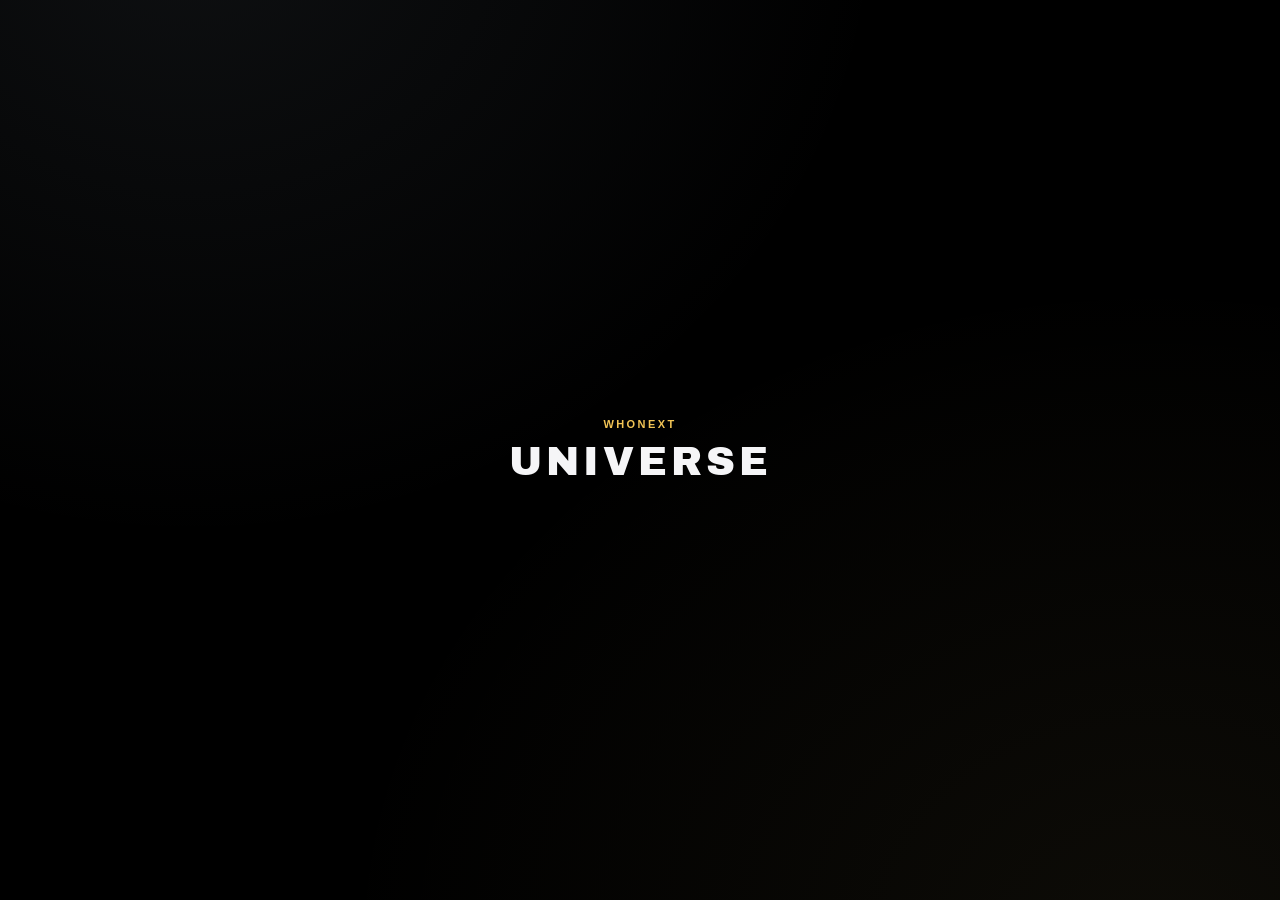
==== commit 12b06f73: "Reuse cancelled signup row on re-signup, track who changed each row signupEvent now looks for an exi" ====
--- a/index.html
+++ b/index.html
@@ -1423,7 +1423,7 @@
         if(newEvents.length === createdCount){
           try{
             const bulkResults = await Promise.all(newEvents.map(function(newEv){
-              return apiPost('bulkSignupEvent', { event_id: newEv.id, names: attendNames });
+              return apiPost('bulkSignupEvent', { event_id: newEv.id, names: attendNames, actor: currentActor() });
             }));
             const failed = bulkResults.some(function(r){ return !r || !r.success; });
             if(!failed){
@@ -1504,6 +1504,14 @@
       .sort(function(a, b){ return a.localeCompare(b); });
   }
 
+  // signups 分頁的 updated_by 欄位用——不管是自己報名/取消、幫別人推薦、
+  // 還是管理員代為異動，一律記錄「目前登入的這個人」，不特別區分角色：
+  // 值剛好等於這筆報名的 member_name/guest_name 就是本人操作，不同就
+  // 是被別人（通常是管理員）代為異動。
+  function currentActor(){
+    return window.WhonextAuth ? (WhonextAuth.getPlayerName() || '') : '';
+  }
+
   // 報名頭像＋名單，欄位塞得下就直接全部列出來，不用再多一層展開收合。
   // 「已報名名單」的人選範圍（球員唯讀版跟管理員可編輯版共用）＝
   // 月繳會員（不管這場報了沒、包括取消了的）∪ 目前有效報名（含非月繳、
@@ -1745,7 +1753,7 @@
     btn.textContent = '送出中…';
     try{
       const results = await Promise.all(helpGuestQueue.map(function(name){
-        return apiPost('signupEvent', { event_id: ev.id, type:'guest', guest_name: name, referrer: currentName });
+        return apiPost('signupEvent', { event_id: ev.id, type:'guest', guest_name: name, referrer: currentName, actor: currentName });
       }));
       const okCount = results.filter(function(r){ return r && r.success; }).length;
       const failCount = results.length - okCount;
@@ -1799,7 +1807,7 @@
     btn.disabled = true;
     btn.textContent = '取消中…';
     try{
-      const result = await apiPost('cancelSignup', { id: btn.dataset.cancelId });
+      const result = await apiPost('cancelSignup', { id: btn.dataset.cancelId, actor: currentActor() });
       if(result && result.success){
         showToast('已取消該球友報名');
         await refreshEvents();
@@ -1883,6 +1891,7 @@
     revertBtn.disabled = true;
     confirmBtn.textContent = '更新中…';
     let failCount = 0;
+    const actor = currentActor();
     await Promise.all(dirty.map(async function(row){
       const name = row.dataset.name;
       const nowPresent = row.dataset.present === '1';
@@ -1890,14 +1899,14 @@
         if(nowPresent){
           const asGuest = row.dataset.type === 'guest';
           const payload = asGuest
-            ? { event_id: ev.id, type:'guest', guest_name: name }
-            : { event_id: ev.id, type:'member', member_name: name };
+            ? { event_id: ev.id, type:'guest', guest_name: name, actor: actor }
+            : { event_id: ev.id, type:'member', member_name: name, actor: actor };
           const result = await apiPost('signupEvent', payload);
           if(!(result && result.success)) failCount++;
         } else {
           const existing = adminSignupMap[name];
           if(!existing) return;
-          const result = await apiPost('cancelSignup', { id: existing.id });
+          const result = await apiPost('cancelSignup', { id: existing.id, actor: actor });
           if(!(result && result.success)) failCount++;
         }
       } catch(e){
@@ -1972,7 +1981,7 @@
       if(!match){
         showToast('找不到這個姓名的訪客報名紀錄');
       } else {
-        const cancelResult = await apiPost('cancelSignup', { id: match.id });
+        const cancelResult = await apiPost('cancelSignup', { id: match.id, actor: name });
         if(cancelResult && cancelResult.success){
           showToast('已取消報名');
           nameInput.value = '';
@@ -2092,7 +2101,7 @@
     btn.disabled = true;
     btn.textContent = '取消中…';
     try{
-      const result = await apiPost('cancelSignup', { id: detailSelfSignupId });
+      const result = await apiPost('cancelSignup', { id: detailSelfSignupId, actor: currentActor() });
       if(result && result.success){
         showToast('已取消報名');
         await refreshEvents();
@@ -2124,6 +2133,7 @@
       const name = window.WhonextAuth ? WhonextAuth.getPlayerName() : '';
       if(!name){ showToast('請先登入才能以球員身份報名'); return; }
       payload.member_name = name;
+      payload.actor = name;
     } else {
       const guestNameInput = document.getElementById('signupGuestName');
       const guestName = guestNameInput.value.trim();
@@ -2136,6 +2146,7 @@
       guestNameInput.classList.remove('invalid');
       payload.guest_name = guestName;
       payload.referrer = document.getElementById('signupReferrer').value;
+      payload.actor = guestName;
     }
 
     const btn = document.getElementById('signupSubmit');
